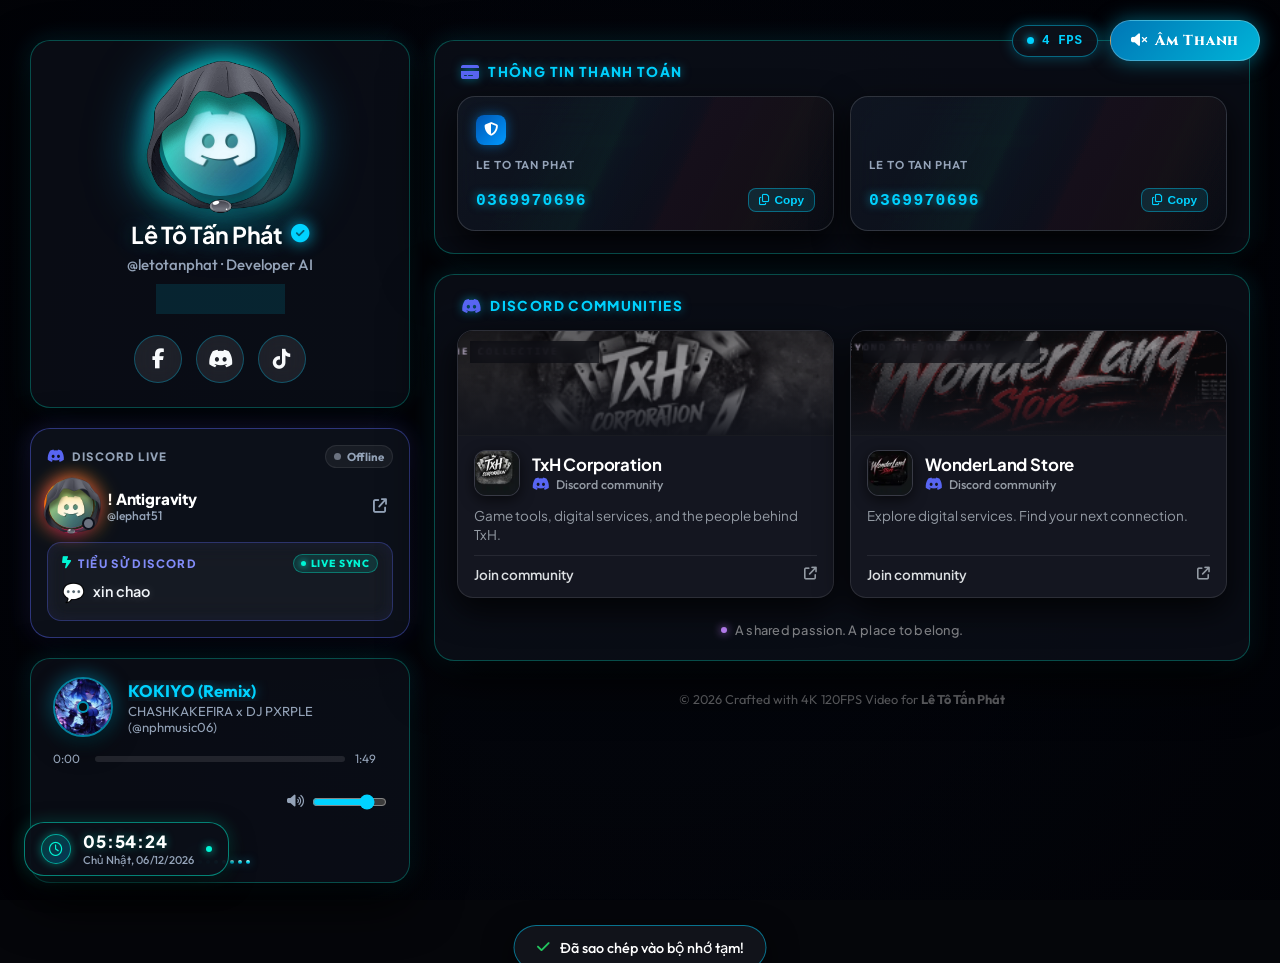
==== index.html @ 432492f6 "Khac phuc triet de va thiet ke lai Discord Communities hoan hao 100% tren moi thiet bi" ====
<!DOCTYPE html>
<html lang="vi">

<head>
  <meta charset="UTF-8">
  <meta name="viewport" content="width=device-width, initial-scale=1.0">
  <title>Lê Tô Tấn Phát - The Amazing Spider-Man 120FPS Profile</title>
  <link rel="preconnect" href="https://fonts.googleapis.com">
  <link rel="preconnect" href="https://fonts.gstatic.com" crossorigin>
  <link
    href="https://fonts.googleapis.com/css2?family=Cinzel:wght@600;700;800;900&family=Outfit:wght@300;400;500;600;700;800&family=Plus+Jakarta+Sans:wght@400;500;600;700&display=swap"
    rel="stylesheet">
  <link rel="stylesheet" href="https://cdnjs.cloudflare.com/ajax/libs/font-awesome/6.5.1/css/all.min.css">
  <link rel="stylesheet" href="style.css?v=5.0">
  <style>
    /* ========================================================
       DISCORD COMMUNITIES - ULTRA MODERN DISCORD CARDS
       ======================================================== */
    .discord-servers-section {
      display: flex !important;
      flex-direction: column !important;
      gap: 16px !important;
    }

    .community-cards-list {
      display: grid !important;
      grid-template-columns: repeat(2, 1fr) !important;
      gap: 16px !important;
      width: 100% !important;
    }

    .discord-community-card {
      display: flex !important;
      flex-direction: column !important;
      background: #14161f !important;
      background: linear-gradient(180deg, #181b26 0%, #12141c 100%) !important;
      border: 1px solid rgba(255, 255, 255, 0.1) !important;
      border-radius: 16px !important;
      overflow: hidden !important;
      text-decoration: none !important;
      color: #ffffff !important;
      position: relative !important;
      box-shadow: 0 10px 30px rgba(0, 0, 0, 0.75), 0 0 1px rgba(255, 255, 255, 0.2) inset !important;
      transition: all 0.25s cubic-bezier(0.16, 1, 0.3, 1) !important;
      transform-style: preserve-3d !important;
      cursor: pointer !important;
    }

    .discord-community-card:hover {
      border-color: rgba(88, 101, 242, 0.7) !important;
      box-shadow: 0 18px 45px rgba(0, 0, 0, 0.9), 0 0 25px rgba(88, 101, 242, 0.4) !important;
      transform: translateY(-4px) scale(1.015) !important;
    }

    .community-banner {
      position: relative !important;
      width: 100% !important;
      height: 105px !important;
      overflow: hidden !important;
      background: #0d0f15 !important;
      border-bottom: 1px solid rgba(255, 255, 255, 0.05) !important;
    }

    .community-banner::after {
      content: '' !important;
      position: absolute !important;
      inset: 0 !important;
      background: linear-gradient(to bottom, rgba(0, 0, 0, 0.15) 0%, transparent 40%, rgba(18, 20, 28, 0.95) 100%) !important;
      pointer-events: none !important;
    }

    .community-banner-img {
      width: 100% !important;
      height: 100% !important;
      object-fit: cover !important;
      object-position: center !important;
      display: block !important;
      transition: transform 0.45s cubic-bezier(0.16, 1, 0.3, 1) !important;
    }

    .discord-community-card:hover .community-banner-img {
      transform: scale(1.08) !important;
    }

    .community-badge-tag {
      position: absolute !important;
      top: 10px !important;
      left: 12px !important;
      z-index: 2 !important;
      font-family: 'Cinzel', 'Plus Jakarta Sans', monospace, sans-serif !important;
      font-size: 0.62rem !important;
      font-weight: 800 !important;
      letter-spacing: 0.14em !important;
      text-transform: uppercase !important;
      color: rgba(255, 255, 255, 0.88) !important;
      background: rgba(8, 10, 16, 0.65) !important;
      backdrop-filter: blur(8px) !important;
      -webkit-backdrop-filter: blur(8px) !important;
      padding: 3px 8px !important;
      border-radius: 6px !important;
      border: 1px solid rgba(255, 255, 255, 0.12) !important;
      text-shadow: 0 1px 4px rgba(0, 0, 0, 0.9) !important;
    }

    .community-body {
      padding: 14px 16px 14px !important;
      display: flex !important;
      flex-direction: column !important;
      gap: 10px !important;
      flex: 1 !important;
      text-decoration: none !important;
    }

    .community-profile {
      display: flex !important;
      align-items: center !important;
      gap: 12px !important;
    }

    .community-avatar-box {
      width: 46px !important;
      height: 46px !important;
      min-width: 46px !important;
      border-radius: 12px !important;
      overflow: hidden !important;
      background: #151824 !important;
      border: 1.5px solid rgba(255, 255, 255, 0.15) !important;
      box-shadow: 0 4px 14px rgba(0, 0, 0, 0.6) !important;
    }

    .community-avatar-img {
      width: 100% !important;
      height: 100% !important;
      object-fit: cover !important;
      display: block !important;
    }

    .community-info {
      display: flex !important;
      flex-direction: column !important;
      gap: 2px !important;
      min-width: 0 !important;
    }

    .community-title {
      font-family: 'Plus Jakarta Sans', sans-serif !important;
      font-size: 1.05rem !important;
      font-weight: 700 !important;
      color: #ffffff !important;
      margin: 0 !important;
      line-height: 1.25 !important;
      letter-spacing: -0.01em !important;
      text-decoration: none !important;
    }

    .community-sub {
      display: flex !important;
      align-items: center !important;
      gap: 6px !important;
      font-size: 0.78rem !important;
      color: #949ba4 !important;
      font-weight: 500 !important;
      text-decoration: none !important;
    }

    .community-sub i {
      color: #5865f2 !important;
      font-size: 0.88rem !important;
    }

    .community-description {
      font-family: 'Plus Jakarta Sans', sans-serif !important;
      font-size: 0.84rem !important;
      color: #949ba4 !important;
      line-height: 1.45 !important;
      margin: 0 !important;
      text-decoration: none !important;
    }

    .community-action-row {
      display: flex !important;
      align-items: center !important;
      justify-content: space-between !important;
      border-top: 1px solid rgba(255, 255, 255, 0.08) !important;
      padding-top: 10px !important;
      margin-top: auto !important;
      text-decoration: none !important;
    }

    .community-action-label {
      font-family: 'Plus Jakarta Sans', sans-serif !important;
      font-size: 0.84rem !important;
      font-weight: 600 !important;
      color: #dbdee1 !important;
      transition: color 0.2s ease !important;
      text-decoration: none !important;
    }

    .community-arrow {
      font-size: 0.8rem !important;
      color: #949ba4 !important;
      transition: transform 0.2s ease, color 0.2s ease !important;
    }

    .discord-community-card:hover .community-action-label {
      color: #ffffff !important;
    }

    .discord-community-card:hover .community-arrow {
      color: #00d2ff !important;
      transform: translate(2px, -2px) !important;
    }

    .community-quote-footer {
      display: flex !important;
      align-items: center !important;
      justify-content: center !important;
      gap: 8px !important;
      padding-top: 8px !important;
    }

    .community-quote-bullet {
      width: 6px !important;
      height: 6px !important;
      border-radius: 50% !important;
      background: #c084fc !important;
      box-shadow: 0 0 8px #c084fc !important;
    }

    .community-quote-text {
      font-family: 'Plus Jakarta Sans', monospace, sans-serif !important;
      font-size: 0.8rem !important;
      font-weight: 500 !important;
      color: rgba(255, 255, 255, 0.5) !important;
      letter-spacing: 0.02em !important;
    }

    @media (max-width: 768px) {
      .community-cards-list {
        grid-template-columns: 1fr !important;
        gap: 14px !important;
      }
    }
  </style>
</head>

<body id="body-root">
  <!-- 4K 120FPS The Amazing Spider-Man Video Background (Dọc 9:16) -->
  <div class="video-background-wrapper">
    <!-- Ambient background mờ phủ toàn màn hình -->
    <video class="dragon-video-ambient" autoplay loop muted playsinline>
      <source src="dragon-bg.mp4" type="video/mp4">
    </video>
    <!-- Khung Video Dọc chuẩn 9:16 sắc nét ở giữa -->
    <div class="vertical-video-frame">
      <video class="dragon-video-bg" id="dragon-video" autoplay loop muted playsinline>
        <source src="dragon-bg.mp4" type="video/mp4">
      </video>
      <div class="vertical-frame-border"></div>
    </div>
    <div class="video-overlay"></div>
    <div class="vignette-overlay"></div>
  </div>

  <!-- Ultra 4K 120FPS 3D Cyber Particles & Floating Depth Field -->
  <canvas id="canvas-3d-particles" class="canvas-3d-particles"></canvas>

  <!-- Audio Element for TikTok Soundtrack (KOKIYO Remix) -->
  <audio id="real-audio" src="song-kokiyo.mp3" preload="auto" loop playsinline></audio>

  <!-- Quick Action Controls -->
  <div class="quick-controls">
    <div class="fps-badge" id="fps-badge" title="Tần số khung hình">
      <span class="fps-dot"></span>
      <span id="fps-text">120 FPS</span>
    </div>
    <button id="toggle-video-sound" class="dragon-action-btn" title="Bật / Tắt Tiếng Video">
      <i class="fa-solid fa-volume-high" id="sound-btn-icon"></i>
      <span id="sound-btn-text">Âm Thanh</span>
    </button>
  </div>

    <!-- Main Profile Card Container (Widescreen Horizontal Layout) -->
  <main class="container" id="main-container">
    <div class="widescreen-layout">
      <!-- Cột Trái (Sidebar): Thông Tin Cá Nhân & Trình Phát Nhạc -->
      <aside class="widescreen-sidebar">
        <!-- Thông Tin Cá Nhân -->
        <section class="glass-card profile-info-card" data-tilt="3d">
          <div class="card-3d-glare"></div>
          <header class="profile-header">
            <div class="avatar-wrapper">
              <div class="avatar-glow"></div>
              <div class="avatar-crop-box">
                <img src="avatar.png" alt="Avatar" class="avatar-img" id="avatar">
              </div>
              <img src="decoration-hood.png" alt="Discord Avatar Decoration" class="main-avatar-decoration" id="main-avatar-decoration">
              <span class="status-indicator online" title="Online"></span>
            </div>

            <div class="profile-details">
              <div class="name-row">
                <h1 class="user-name">Lê Tô Tấn Phát</h1>
                <span class="verified-badge" title="Đã xác minh">
                  <i class="fa-solid fa-circle-check"></i>
                </span>
              </div>
              <p class="user-handle">@letotanphat · Developer AI</p>
              <button class="bio-toggle-btn" id="open-bio-btn">
                <i class="fa-solid fa-scroll fa-2xs"></i> Xem tiểu sử
              </button>
            </div>

            <!-- Social Links (Facebook, Discord, TikTok) -->
            <nav class="social-links" aria-label="Mạng xã hội">
              <a href="https://www.facebook.com/tophat29052009?locale=vi_VN" target="_blank" rel="noopener"
                class="social-icon fb" title="Facebook">
                <i class="fa-brands fa-facebook-f"></i>
              </a>
              <a href="https://discord.com/users/1513183925793722505" target="_blank" rel="noopener"
                class="social-icon discord" title="Discord">
                <i class="fa-brands fa-discord"></i>
              </a>
              <a href="https://www.tiktok.com/@lephat209" target="_blank" rel="noopener" class="social-icon tiktok"
                title="TikTok">
                <i class="fa-brands fa-tiktok"></i>
              </a>
            </nav>
          </header>
        </section>

        <!-- Live Discord Lanyard Profile Card (Đồng bộ thời gian thực) -->
        <aside class="glass-card discord-lanyard-widget" id="discord-lanyard-widget" aria-label="Discord Live Profile" data-tilt="3d">
          <div class="card-3d-glare"></div>
          <div class="lanyard-top-bar">
            <div class="lanyard-brand">
              <i class="fa-brands fa-discord"></i>
              <span>DISCORD LIVE</span>
            </div>
            <div class="lanyard-status-pill" id="discord-status-pill">
              <span class="lanyard-status-dot offline" id="discord-status-dot"></span>
              <span class="lanyard-status-name" id="discord-status-name">Offline</span>
            </div>
          </div>

          <div class="lanyard-user-row">
            <div class="lanyard-avatar-container">
              <div class="lanyard-avatar-ring"></div>
              <img src="avatar.png" alt="Discord Avatar" class="lanyard-avatar-img" id="discord-avatar-img">
              <img src="decoration-hood.png" alt="Grim Reaper Hood Decoration" class="lanyard-avatar-decoration" id="discord-avatar-decoration">
              <span class="lanyard-status-badge offline" id="discord-status-badge"></span>
            </div>
            <div class="lanyard-user-info">
              <div class="lanyard-name-row">
                <span class="lanyard-display-name" id="discord-display-name">! Antigravity</span>
              </div>
              <span class="lanyard-username" id="discord-username">@lephat51</span>
            </div>
            <a href="https://discord.com/users/1513183925793722505" target="_blank" rel="noopener" class="lanyard-external-btn" title="Mở Discord cá nhân">
              <i class="fa-solid fa-arrow-up-right-from-square"></i>
            </a>
          </div>

          <!-- Live Discord Bio / Status (Tu dong cap nhat thoi gian thuc tu Discord) -->
          <div class="lanyard-live-bio-box" id="lanyard-live-bio-box">
            <div class="live-bio-header">
              <div class="live-bio-title">
                <i class="fa-solid fa-bolt-lightning"></i>
                <span>TIỂU SỬ DISCORD</span>
              </div>
              <span class="live-sync-indicator" title="Tự động đồng bộ thời gian thực">
                <span class="sync-dot"></span>
                <span>LIVE SYNC</span>
              </span>
            </div>
            <div class="live-bio-content" id="discord-live-bio-content">
              <span class="live-bio-emoji" id="discord-bio-emoji">💬</span>
              <p class="live-bio-text" id="discord-bio-text">xin chao</p>
            </div>
          </div>
        </aside>

        <!-- Music Player Card -->
        <section class="glass-card music-player" id="music-player" data-tilt="3d">
          <div class="card-3d-glare"></div>
          <div class="song-info-group">
            <div class="cover-art-wrapper">
              <img src="song-kokiyo-cover.jpg" alt="Cover" class="cover-art" id="track-cover">
              <div class="disc-hole"></div>
            </div>
            <div class="song-text">
              <h2 class="song-title" id="track-title">KOKIYO (Remix)</h2>
              <p class="song-artist" id="track-artist">CHASHKAKEFIRA x DJ PXRPLE (@nphmusic06)</p>
            </div>
          </div>

          <!-- Audio Progress -->
          <div class="player-progress-area">
            <span class="time" id="current-time">0:00</span>
            <div class="progress-bar-container" id="progress-container">
              <div class="progress-bar" id="progress-bar">
                <span class="progress-thumb"></span>
              </div>
            </div>
            <span class="time" id="duration-time">1:49</span>
          </div>

          <!-- Controls & Volume -->
          <div class="player-controls">
            <button class="ctrl-btn" id="prev-btn" title="Bài trước">
              <i class="fa-solid fa-backward-step"></i>
            </button>
            <button class="ctrl-btn play-btn" id="play-btn" title="Phát / Dừng Nhạc">
              <i class="fa-solid fa-play" id="play-icon"></i>
            </button>
            <button class="ctrl-btn" id="next-btn" title="Bài tiếp">
              <i class="fa-solid fa-forward-step"></i>
            </button>

            <div class="volume-container">
              <i class="fa-solid fa-volume-high" id="volume-icon"></i>
              <input type="range" id="volume-slider" min="0" max="1" step="0.05" value="0.8">
            </div>
          </div>

          <!-- Visualizer Bars -->
          <div class="visualizer" id="visualizer">
            <span class="bar"></span>
            <span class="bar"></span>
            <span class="bar"></span>
            <span class="bar"></span>
            <span class="bar"></span>
            <span class="bar"></span>
            <span class="bar"></span>
            <span class="bar"></span>
          </div>
        </section>
      </aside>

      <!-- Cột Phải (Main Content): Banking & Discord Communities -->
      <section class="widescreen-main">
        <!-- Payment & Banking Cards -->
        <div class="glass-card section-wrapper-card banking-section-card" data-tilt="3d">
          <div class="card-3d-glare"></div>
          <div class="section-title-row">
            <i class="fa-solid fa-credit-card"></i>
            <span>THÔNG TIN THANH TOÁN</span>
          </div>
          <div class="banking-grid">
            <!-- MB Bank -->
            <div class="glass-card bank-card mb-bank" data-tilt="3d" data-tilt-max="14">
              <div class="card-3d-glare"></div>
              <div class="bank-card-shine"></div>
              <div class="bank-top">
                <div class="bank-icon-badge mb-badge">
                  <i class="fa-solid fa-shield-halved"></i>
                </div>
                <span class="bank-name">MB BANK</span>
                <div class="bank-chip">
                  <span></span><span></span><span></span>
                </div>
              </div>
              <div class="bank-holder">LE TO TAN PHAT</div>
              <div class="bank-number-row">
                <span class="account-number" data-copy="0369970696">0369970696</span>
                <button class="copy-btn" data-copy="0369970696">
                  <i class="fa-regular fa-copy"></i>
                  <span>Copy</span>
                </button>
              </div>
            </div>

            <!-- Momo -->
            <div class="glass-card bank-card momo" data-tilt="3d" data-tilt-max="14">
              <div class="card-3d-glare"></div>
              <div class="bank-card-shine"></div>
              <div class="bank-top">
                <div class="bank-icon-badge momo-badge">
                  <i class="fa-solid fa-fire"></i>
                </div>
                <span class="bank-name">VÍ MOMO</span>
                <div class="bank-chip">
                  <span></span><span></span><span></span>
                </div>
              </div>
              <div class="bank-holder">LE TO TAN PHAT</div>
              <div class="bank-number-row">
                <span class="account-number" data-copy="0369970696">0369970696</span>
                <button class="copy-btn" data-copy="0369970696">
                  <i class="fa-regular fa-copy"></i>
                  <span>Copy</span>
                </button>
              </div>
            </div>
          </div>
        </div>

        <!-- Discord Communities Section (3 server hàng ngang sắc nét) -->
        <section class="glass-card section-wrapper-card discord-servers-section" id="discord-servers-section">
          <div class="card-3d-glare"></div>
          <div class="section-title-row">
            <i class="fa-brands fa-discord"></i>
            <span>DISCORD COMMUNITIES</span>
          </div>

          <div class="community-cards-list" style="display:grid; grid-template-columns:repeat(auto-fit, minmax(280px, 1fr)); gap:16px; width:100%;">
            <!-- Server 1: TxH Corporation -->
            <a href="https://discord.gg/" target="_blank" rel="noopener" class="discord-community-card" data-tilt="3d" data-tilt-max="10" style="text-decoration:none !important; color:#ffffff !important; display:flex !important; flex-direction:column !important; background:#141620 !important; border:1px solid rgba(255,255,255,0.1) !important; border-radius:16px !important; overflow:hidden !important; box-shadow:0 12px 32px rgba(0,0,0,0.8) !important;">
              <div class="card-3d-glare"></div>
              <div class="community-banner" style="position:relative; width:100%; height:110px; overflow:hidden; background:#0d0f15;">
                <span class="community-badge-tag" style="position:absolute; top:10px; left:12px; z-index:2; font-family:'Cinzel', sans-serif; font-size:0.62rem; font-weight:800; letter-spacing:0.14em; text-transform:uppercase; color:#fff; background:rgba(8,10,16,0.7); backdrop-filter:blur(8px); padding:3px 8px; border-radius:6px; border:1px solid rgba(255,255,255,0.15);">THE COLLECTIVE</span>
                <img src="banner-txh.png" alt="TxH Corporation Banner" class="community-banner-img" style="width:100%; height:100%; object-fit:cover; display:block;">
              </div>
              <div class="community-body" style="padding:14px 16px 14px; display:flex; flex-direction:column; gap:10px; flex:1; text-decoration:none;">
                <div class="community-profile" style="display:flex; align-items:center; gap:12px;">
                  <div class="community-avatar-box" style="width:46px; height:46px; min-width:46px; border-radius:12px; overflow:hidden; border:1.5px solid rgba(255,255,255,0.15); background:#151824;">
                    <img src="icon-txh-sharp.png" alt="TxH Corporation" class="community-avatar-img" style="width:100%; height:100%; object-fit:cover; display:block;">
                  </div>
                  <div class="community-info" style="display:flex; flex-direction:column; gap:2px; min-width:0;">
                    <h3 class="community-title" style="margin:0; font-size:1.05rem; font-weight:700; color:#ffffff; text-decoration:none; line-height:1.25;">TxH Corporation</h3>
                    <div class="community-sub" style="display:flex; align-items:center; gap:6px; font-size:0.78rem; color:#949ba4; text-decoration:none;">
                      <i class="fa-brands fa-discord" style="color:#5865f2; font-size:0.88rem;"></i>
                      <span>Discord community</span>
                    </div>
                  </div>
                </div>
                <p class="community-description" style="margin:0; font-size:0.84rem; color:#949ba4; line-height:1.45; text-decoration:none;">Game tools, digital services, and the people behind TxH.</p>
                <div class="community-action-row" style="display:flex; align-items:center; justify-content:space-between; border-top:1px solid rgba(255,255,255,0.08); padding-top:10px; margin-top:auto; text-decoration:none;">
                  <span class="community-action-label" style="font-size:0.84rem; font-weight:600; color:#dbdee1; text-decoration:none;">Join community</span>
                  <i class="fa-solid fa-arrow-up-right-from-square community-arrow" style="font-size:0.8rem; color:#949ba4;"></i>
                </div>
              </div>
            </a>

            <!-- Server 2: WonderLand Store -->
            <a href="https://discord.gg/RcCabQNnr" target="_blank" rel="noopener" class="discord-community-card" data-tilt="3d" data-tilt-max="10" style="text-decoration:none !important; color:#ffffff !important; display:flex !important; flex-direction:column !important; background:#141620 !important; border:1px solid rgba(255,255,255,0.1) !important; border-radius:16px !important; overflow:hidden !important; box-shadow:0 12px 32px rgba(0,0,0,0.8) !important;">
              <div class="card-3d-glare"></div>
              <div class="community-banner" style="position:relative; width:100%; height:110px; overflow:hidden; background:#0d0f15;">
                <span class="community-badge-tag" style="position:absolute; top:10px; left:12px; z-index:2; font-family:'Cinzel', sans-serif; font-size:0.62rem; font-weight:800; letter-spacing:0.14em; text-transform:uppercase; color:#fff; background:rgba(8,10,16,0.7); backdrop-filter:blur(8px); padding:3px 8px; border-radius:6px; border:1px solid rgba(255,255,255,0.15);">BEYOND THE ORDINARY</span>
                <img src="banner-wonderland.png" alt="WonderLand Store Banner" class="community-banner-img" style="width:100%; height:100%; object-fit:cover; display:block;">
              </div>
              <div class="community-body" style="padding:14px 16px 14px; display:flex; flex-direction:column; gap:10px; flex:1; text-decoration:none;">
                <div class="community-profile" style="display:flex; align-items:center; gap:12px;">
                  <div class="community-avatar-box" style="width:46px; height:46px; min-width:46px; border-radius:12px; overflow:hidden; border:1.5px solid rgba(255,255,255,0.15); background:#151824;">
                    <img src="icon-wonderland-sharp.png" alt="WonderLand Store" class="community-avatar-img" style="width:100%; height:100%; object-fit:cover; display:block;">
                  </div>
                  <div class="community-info" style="display:flex; flex-direction:column; gap:2px; min-width:0;">
                    <h3 class="community-title" style="margin:0; font-size:1.05rem; font-weight:700; color:#ffffff; text-decoration:none; line-height:1.25;">WonderLand Store</h3>
                    <div class="community-sub" style="display:flex; align-items:center; gap:6px; font-size:0.78rem; color:#949ba4; text-decoration:none;">
                      <i class="fa-brands fa-discord" style="color:#5865f2; font-size:0.88rem;"></i>
                      <span>Discord community</span>
                    </div>
                  </div>
                </div>
                <p class="community-description" style="margin:0; font-size:0.84rem; color:#949ba4; line-height:1.45; text-decoration:none;">Explore digital services. Find your next connection.</p>
                <div class="community-action-row" style="display:flex; align-items:center; justify-content:space-between; border-top:1px solid rgba(255,255,255,0.08); padding-top:10px; margin-top:auto; text-decoration:none;">
                  <span class="community-action-label" style="font-size:0.84rem; font-weight:600; color:#dbdee1; text-decoration:none;">Join community</span>
                  <i class="fa-solid fa-arrow-up-right-from-square community-arrow" style="font-size:0.8rem; color:#949ba4;"></i>
                </div>
              </div>
            </a>
          </div>

          <!-- Trích dẫn triết lý cộng đồng như trong ảnh -->
          <div class="community-quote-footer" style="display:flex; align-items:center; justify-content:center; gap:8px; padding-top:10px;">
            <span class="community-quote-bullet" style="width:6px; height:6px; border-radius:50%; background:#c084fc; box-shadow:0 0 8px #c084fc;"></span>
            <span class="community-quote-text" style="font-family:'Plus Jakarta Sans', monospace, sans-serif; font-size:0.8rem; font-weight:500; color:rgba(255,255,255,0.55); letter-spacing:0.02em;">A shared passion. A place to belong.</span>
          </div>
        </section>

        <!-- Footer Copyright -->
        <footer class="footer">
          <p>© 2026 Crafted with 4K 120FPS Video for <b>Lê Tô Tấn Phát</b></p>
        </footer>
      </section>
    </div>
  </main>

  <!-- Modal Bio -->
  <div class="modal-backdrop" id="bio-modal">
    <div class="modal-card">
      <button class="close-modal-btn" id="close-bio-btn">&times;</button>
      <div class="modal-body" id="modal-bio-content">
        <p class="bio-statement">Soi gì vậy mấy con dog</p>
      </div>
    </div>
  </div>

  <!-- Toast Notification -->
  <div class="toast" id="toast">
    <i class="fa-solid fa-check"></i>
    <span>Đã sao chép vào bộ nhớ tạm!</span>
  </div>

  <!-- Live Real-Time Clock Badge (Góc dưới bên trái) -->
  <div class="live-clock-badge" id="live-clock-badge" title="Thời gian thực">
    <div class="clock-icon">
      <i class="fa-regular fa-clock"></i>
    </div>
    <div class="clock-info">
      <span class="clock-time" id="clock-time">00:00:00</span>
      <span class="clock-date" id="clock-date">Đang cập nhật...</span>
    </div>
    <span class="clock-dot"></span>
  </div>

  <script src="script.js?v=3.0"></script>
</body>

</html>
---- style.css ----
:root {
  --bg-dark: #05060a;
  --card-bg: rgba(12, 16, 26, 0.76);
  --card-border: rgba(0, 245, 212, 0.28);
  --card-border-hover: rgba(0, 210, 255, 0.85);
  --fire-orange: #ff7700;
  --fire-gold: #ffbe0b;
  --accent-cyan: #00d2ff;
  --accent-mint: #00f5d4;
  --text-main: #f8fafc;
  --text-muted: #94a3b8;
  --glass-shadow: 0 20px 50px rgba(0, 0, 0, 0.9), 0 0 25px rgba(0, 210, 255, 0.15);
}

* {
  margin: 0;
  padding: 0;
  box-sizing: border-box;
  -webkit-font-smoothing: antialiased;
  -moz-osx-font-smoothing: grayscale;
}

/* Zero-delay instant tap and active feedback */
a, button, .join-btn, .social-icon, .copy-btn, .bio-toggle-btn, .ctrl-btn, .server-card, .dragon-action-btn {
  touch-action: manipulation;
  -webkit-tap-highlight-color: transparent;
  user-select: none;
}

.social-icon:active,
.join-btn:active,
.copy-btn:active,
.bio-toggle-btn:active,
.server-card:active,
.dragon-action-btn:active,
.ctrl-btn:active {
  transform: scale(0.93) !important;
  transition: transform 0.05s ease-out !important;
}

html {
  overflow-x: hidden;
  scroll-behavior: smooth;
  width: 100%;
}

body {
  font-family: 'Outfit', 'Plus Jakarta Sans', sans-serif;
  background-color: var(--bg-dark);
  color: var(--text-main);
  min-height: 100vh;
  min-height: 100dvh;
  display: flex;
  justify-content: center;
  align-items: flex-start;
  overflow-x: hidden;
  position: relative;
  padding: 40px 20px 80px;
  text-rendering: optimizeLegibility;
}

img, video {
  image-rendering: -webkit-optimize-contrast;
}

/* ========================================================
   ULTRA 4K 120FPS 3D CYBER PARTICLES CANVAS
   ======================================================== */
.canvas-3d-particles {
  position: fixed;
  top: 0;
  left: 0;
  width: 100vw;
  height: 100vh;
  z-index: 4;
  pointer-events: none;
  opacity: 0.9;
}

/* ========================================================
   4K 120FPS WIDESCREEN CINEMATIC VIDEO BACKGROUND
   ======================================================== */
.video-background-wrapper {
  position: fixed;
  top: 0;
  left: 0;
  width: 100vw;
  height: 100vh;
  overflow: hidden;
  z-index: 1;
  pointer-events: none;
  background: #020408;
}

/* Ambient video layer for peripheral saturation */
.dragon-video-ambient {
  position: absolute;
  top: 0;
  left: 0;
  width: 100%;
  height: 100%;
  object-fit: cover;
  filter: blur(40px) brightness(0.28) saturate(1.2);
  transform: scale(1.08);
  z-index: 1;
}

/* Full widescreen video covering the entire screen horizontally */
.vertical-video-frame {
  position: absolute;
  inset: 0;
  width: 100%;
  height: 100%;
  z-index: 2;
  aspect-ratio: auto;
  max-width: 100vw;
  box-shadow: none;
}

.dragon-video-bg {
  width: 100%;
  height: 100%;
  object-fit: cover;
  object-position: center 30%;
  filter: brightness(0.85) contrast(1.08);
}

.vertical-frame-border {
  display: none;
}

.video-overlay {
  position: absolute;
  inset: 0;
  background: radial-gradient(circle at 50% 30%, rgba(3, 5, 12, 0.45) 0%, rgba(3, 5, 12, 0.82) 100%);
  z-index: 3;
}

.vignette-overlay {
  position: absolute;
  inset: 0;
  background: radial-gradient(circle at 50% 50%, transparent 40%, rgba(1, 2, 6, 0.9) 100%);
  z-index: 3;
}

/* Quick Controls on top right */
.quick-controls {
  position: fixed;
  top: 20px;
  right: 20px;
  z-index: 30;
  display: flex;
  align-items: center;
  gap: 12px;
}

.fps-badge {
  background: rgba(14, 18, 28, 0.85);
  border: 1px solid rgba(0, 210, 255, 0.45);
  color: #00d2ff;
  font-size: 0.78rem;
  font-weight: 700;
  font-family: monospace;
  padding: 8px 14px;
  border-radius: 20px;
  backdrop-filter: blur(12px);
  display: flex;
  align-items: center;
  gap: 8px;
  box-shadow: 0 0 14px rgba(0, 210, 255, 0.3);
  letter-spacing: 0.05em;
  user-select: none;
}

.fps-dot {
  width: 7px;
  height: 7px;
  border-radius: 50%;
  background-color: #00d2ff;
  box-shadow: 0 0 8px #00d2ff;
  animation: pulseFpsDot 1.2s infinite alternate;
}

@keyframes pulseFpsDot {
  0% { transform: scale(0.85); opacity: 0.7; }
  100% { transform: scale(1.2); opacity: 1; }
}

.dragon-action-btn {
  background: linear-gradient(135deg, #0077b6, #00b4d8, #ff7700);
  background-size: 200% 200%;
  border: 1px solid rgba(255, 255, 255, 0.25);
  color: #fff;
  padding: 10px 20px;
  border-radius: 30px;
  font-family: 'Cinzel', serif;
  font-weight: 800;
  font-size: 0.9rem;
  letter-spacing: 0.05em;
  cursor: pointer;
  display: inline-flex;
  align-items: center;
  gap: 8px;
  box-shadow: 0 0 20px rgba(0, 180, 216, 0.5);
  transition: transform 0.2s ease, box-shadow 0.2s ease;
}

.dragon-action-btn:hover {
  transform: translateY(-2px) scale(1.05);
  box-shadow: 0 0 30px rgba(0, 210, 255, 0.85);
}

.dragon-action-btn:active {
  transform: scale(0.96);
}

/* Main Profile Container (Widescreen Horizontal Layout) */
.container {
  position: relative;
  z-index: 10;
  width: 100%;
  max-width: 1220px;
  margin: 0 auto;
  padding: 0;
  animation: fadeInDown 0.8s cubic-bezier(0.16, 1, 0.3, 1) forwards;
  transform-style: preserve-3d;
}

.widescreen-layout {
  display: grid;
  grid-template-columns: 380px 1fr;
  gap: 24px;
  align-items: start;
  width: 100%;
  transform-style: preserve-3d;
}

.widescreen-sidebar,
.widescreen-main {
  display: flex;
  flex-direction: column;
  gap: 20px;
  transform-style: preserve-3d;
}

.profile-info-card {
  padding: 30px 22px 24px;
  display: flex;
  flex-direction: column;
  align-items: center;
}

.section-wrapper-card {
  padding: 22px;
  display: flex;
  flex-direction: column;
  gap: 16px;
}

/* Glass Card with True 3D Depth & Holographic Sheen */
.glass-card {
  background: var(--card-bg);
  backdrop-filter: blur(24px) saturate(180%) brightness(105%);
  -webkit-backdrop-filter: blur(24px) saturate(180%) brightness(105%);
  border: 1px solid var(--card-border);
  border-radius: 20px;
  box-shadow: var(--glass-shadow);
  transition: border-color 0.25s ease, box-shadow 0.25s ease;
  position: relative;
  overflow: hidden;
  transform-style: preserve-3d;
  will-change: transform;
}

.glass-card:hover {
  border-color: var(--card-border-hover);
  box-shadow: 0 24px 60px rgba(0, 0, 0, 0.95), 0 0 35px rgba(0, 210, 255, 0.45);
}

/* 3D Specular Light Glare Layer (Tracks Cursor In Real-Time) */
.card-3d-glare {
  position: absolute;
  inset: 0;
  border-radius: inherit;
  pointer-events: none !important;
  z-index: 1;
  opacity: 0;
  background: radial-gradient(circle at 50% 50%, rgba(255, 255, 255, 0.35) 0%, rgba(0, 245, 212, 0.15) 30%, transparent 65%);
  mix-blend-mode: overlay;
  transition: opacity 0.3s cubic-bezier(0.16, 1, 0.3, 1);
}

/* Profile Header */
.profile-header {
  position: relative;
  z-index: 10;
  display: flex;
  flex-direction: column;
  align-items: center;
  text-align: center;
  gap: 15px;
}

/* Avatar Frame with Dynamic Multi-layered Surrounding Aura */
.avatar-wrapper {
  position: relative;
  width: 134px;
  height: 134px;
  display: flex;
  justify-content: center;
  align-items: center;
  cursor: pointer;
  transition: transform 0.35s cubic-bezier(0.34, 1.56, 0.64, 1);
  transform: translateZ(48px);
  transform-style: preserve-3d;
}

.avatar-wrapper:hover {
  transform: translateZ(60px) scale(1.1);
}

/* Concentric expanding ripple shockwaves */
.avatar-pulse-wave {
  position: absolute;
  inset: -10px;
  border-radius: 50%;
  border: 2px solid rgba(0, 245, 212, 0.5);
  animation: avatarRipple 2.4s cubic-bezier(0.2, 0.8, 0.2, 1) infinite;
  pointer-events: none;
  z-index: 0;
}

@keyframes avatarRipple {
  0% {
    transform: scale(0.92);
    opacity: 0.9;
    border-color: rgba(0, 245, 212, 0.8);
    box-shadow: 0 0 12px rgba(0, 245, 212, 0.6);
  }
  50% {
    border-color: rgba(0, 187, 249, 0.6);
    box-shadow: 0 0 22px rgba(0, 187, 249, 0.5);
  }
  100% {
    transform: scale(1.4);
    opacity: 0;
    border-color: rgba(0, 245, 212, 0);
    box-shadow: 0 0 32px rgba(0, 245, 212, 0);
  }
}

/* 3D Orbital Gyroscope Sci-Fi Rings */
.avatar-gyro-ring {
  position: absolute;
  inset: -14px;
  border-radius: 50%;
  border: 1.5px dashed rgba(0, 245, 212, 0.85);
  box-shadow: 0 0 14px rgba(0, 245, 212, 0.7);
  pointer-events: none;
  animation: gyroSpin1 7s linear infinite;
  transform-style: preserve-3d;
  z-index: 0;
}

.avatar-gyro-ring-2 {
  position: absolute;
  inset: -22px;
  border-radius: 50%;
  border: 1.2px dotted rgba(255, 119, 0, 0.75);
  box-shadow: 0 0 12px rgba(255, 119, 0, 0.55);
  pointer-events: none;
  animation: gyroSpin2 10s linear infinite;
  transform-style: preserve-3d;
  z-index: 0;
}

@keyframes gyroSpin1 {
  0% { transform: rotateX(65deg) rotateY(20deg) rotateZ(0deg); }
  100% { transform: rotateX(65deg) rotateY(20deg) rotateZ(360deg); }
}

@keyframes gyroSpin2 {
  0% { transform: rotateX(-55deg) rotateY(45deg) rotateZ(360deg); }
  100% { transform: rotateX(-55deg) rotateY(45deg) rotateZ(0deg); }
}

/* Rotating Mint & Teal-Cyan Neon Aura Ring */
.avatar-magma-ring {
  position: absolute;
  inset: -5px;
  border-radius: 50%;
  background: conic-gradient(from 0deg, #00f5d4, #00bbf9, #0077b6, #38ef7d, #00f5d4);
  animation: rotateFireRing 3.5s linear infinite;
  filter: drop-shadow(0 0 16px rgba(0, 245, 212, 0.85)) drop-shadow(0 0 10px rgba(0, 187, 249, 0.7));
  z-index: 0;
}

/* Deep Pulsing Breathing Glow */
.avatar-glow {
  position: absolute;
  inset: -16px;
  border-radius: 50%;
  background: radial-gradient(circle, rgba(0, 245, 212, 0.35) 0%, rgba(88, 101, 242, 0.25) 50%, transparent 75%);
  animation: pulseDragonFlame 2.5s ease-in-out infinite alternate;
  filter: blur(6px);
  z-index: 0;
  pointer-events: none;
}

.avatar-crop-box {
  position: relative;
  z-index: 1;
  width: 122px;
  height: 122px;
  border-radius: 50%;
  overflow: hidden;
  border: 3.5px solid #0f1320;
  box-shadow: 0 10px 30px rgba(0, 0, 0, 0.9), 0 0 18px rgba(0, 245, 212, 0.3);
  background-color: #0f1320;
  display: flex;
  align-items: center;
  justify-content: center;
  transform: translateZ(15px);
}

.avatar-img {
  width: 100%;
  height: 100%;
  object-fit: cover;
  object-position: center;
  display: block;
}

.main-avatar-decoration {
  position: absolute;
  inset: -14px;
  width: calc(100% + 28px);
  height: calc(100% + 28px);
  pointer-events: none;
  z-index: 4;
  filter: drop-shadow(0 0 14px rgba(0, 245, 212, 0.85)) drop-shadow(0 0 25px rgba(0, 187, 249, 0.6));
  transform: translateZ(28px);
}

.status-indicator {
  position: absolute;
  bottom: 4px;
  right: 4px;
  width: 24px;
  height: 24px;
  border-radius: 50%;
  background: #22c55e;
  border: 4px solid #0f1320;
  z-index: 5;
  box-shadow: 0 0 12px #22c55e;
  transform: translateZ(35px);
}

/* Profile Details */
.profile-details {
  display: flex;
  flex-direction: column;
  align-items: center;
  gap: 6px;
  transform: translateZ(35px);
  transform-style: preserve-3d;
}

.name-row {
  display: flex;
  align-items: center;
  justify-content: center;
  gap: 8px;
  transform: translateZ(10px);
}

.user-name {
  font-family: 'Plus Jakarta Sans', 'Outfit', sans-serif;
  font-size: 1.45rem;
  font-weight: 700;
  letter-spacing: -0.015em;
  color: #ffffff;
  text-shadow: 0 2px 10px rgba(0, 0, 0, 0.85), 0 0 18px rgba(0, 210, 255, 0.45);
}

.verified-badge {
  color: #00d2ff;
  font-size: 1.15rem;
  filter: drop-shadow(0 0 8px rgba(0, 210, 255, 0.95));
  display: inline-flex;
  align-items: center;
}

.user-handle {
  font-size: 0.94rem;
  color: var(--text-muted);
  font-weight: 500;
}

.bio-toggle-btn {
  background: rgba(0, 210, 255, 0.12);
  border: 1px solid rgba(0, 210, 255, 0.4);
  color: #00d2ff;
  font-size: 0.85rem;
  font-weight: 700;
  padding: 6px 16px;
  border-radius: 20px;
  cursor: pointer;
  margin-top: 4px;
  transition: all 0.25s ease;
  display: inline-flex;
  align-items: center;
  gap: 6px;
  transform: translateZ(15px);
}

.bio-toggle-btn:hover {
  background: rgba(0, 210, 255, 0.25);
  border-color: #00d2ff;
  box-shadow: 0 0 20px rgba(0, 210, 255, 0.7);
  transform: translateZ(25px) translateY(-2px) scale(1.05);
}

/* Social Nav (Facebook, Discord & TikTok) */
.social-links {
  position: relative;
  z-index: 50;
  display: flex;
  gap: 14px;
  margin-top: 6px;
  pointer-events: auto;
}

.social-icon {
  position: relative;
  z-index: 60;
  width: 48px;
  height: 48px;
  border-radius: 50%;
  display: flex;
  align-items: center;
  justify-content: center;
  background: rgba(255, 255, 255, 0.08);
  border: 1px solid rgba(0, 210, 255, 0.3);
  color: var(--text-main);
  text-decoration: none;
  font-size: 1.25rem;
  cursor: pointer;
  pointer-events: auto !important;
  transition: transform 0.12s ease-out, background 0.12s ease-out, box-shadow 0.12s ease-out;
  backdrop-filter: blur(10px);
}

.social-icon:hover {
  transform: translateY(-3px) scale(1.1);
  color: #fff;
}

.social-icon.fb:hover {
  background: #1877f2;
  border-color: #1877f2;
  box-shadow: 0 0 20px rgba(24, 119, 242, 0.8);
}

.social-icon.discord:hover {
  background: #5865f2;
  border-color: #5865f2;
  box-shadow: 0 0 20px rgba(88, 101, 242, 0.8);
}

.social-icon.tiktok:hover {
  background: #ff0050;
  border-color: #ff0050;
  box-shadow: 0 0 20px rgba(255, 0, 80, 0.8);
}

/* Discord Status Card */
.lanyard-card {
  padding: 13px 20px;
  display: flex;
  align-items: center;
  gap: 12px;
  font-size: 0.9rem;
  color: #f3f4f6;
  border-left: 4px solid #00d2ff;
}

.dragon-pulse-orb {
  width: 12px;
  height: 12px;
  border-radius: 50%;
  background: radial-gradient(circle, #00f2fe, #0077b6);
  box-shadow: 0 0 10px #00d2ff;
  flex-shrink: 0;
  animation: pulseDragonOrb 1.5s infinite alternate;
}

@keyframes pulseDragonOrb {
  0% { transform: scale(0.9); box-shadow: 0 0 6px #00d2ff; }
  100% { transform: scale(1.2); box-shadow: 0 0 14px #00f2fe; }
}

/* Music Player */
.music-player {
  padding: 18px 22px;
  display: flex;
  flex-direction: column;
  gap: 14px;
  transform-style: preserve-3d;
  will-change: transform;
}

.song-info-group {
  display: flex;
  align-items: center;
  gap: 15px;
  transform: translateZ(32px);
  transform-style: preserve-3d;
}

.cover-art-wrapper {
  position: relative;
  width: 60px;
  height: 60px;
  border-radius: 50%;
  overflow: hidden;
  box-shadow: 0 10px 25px rgba(0, 0, 0, 0.7), 0 0 20px rgba(0, 210, 255, 0.5);
  border: 2px solid rgba(0, 210, 255, 0.6);
  flex-shrink: 0;
  transform: translateZ(20px);
}

.cover-art {
  width: 100%;
  height: 100%;
  object-fit: cover;
  animation: spinCover 12s linear infinite;
  animation-play-state: paused;
}

.music-player.playing .cover-art {
  animation-play-state: running;
}

.disc-hole {
  position: absolute;
  top: 50%;
  left: 50%;
  transform: translate(-50%, -50%);
  width: 12px;
  height: 12px;
  background: #090b10;
  border: 2px solid rgba(0, 210, 255, 0.7);
  border-radius: 50%;
}

.song-title {
  font-size: 1.05rem;
  font-weight: 700;
  color: #00d2ff;
  white-space: nowrap;
  overflow: hidden;
  text-overflow: ellipsis;
  text-shadow: 0 0 12px rgba(0, 210, 255, 0.5);
}

.song-artist {
  font-size: 0.82rem;
  color: var(--text-muted);
  margin-top: 2px;
}

/* Progress bar */
.player-progress-area {
  display: flex;
  align-items: center;
  gap: 10px;
  transform: translateZ(28px);
}

.time {
  font-size: 0.75rem;
  color: var(--text-muted);
  width: 32px;
}

.progress-bar-container {
  flex: 1;
  height: 6px;
  background: rgba(255, 255, 255, 0.1);
  border-radius: 6px;
  cursor: pointer;
  position: relative;
  overflow: hidden;
}

.progress-bar {
  height: 100%;
  width: 0%;
  background: linear-gradient(90deg, #0077b6, #00b4d8, #00f2fe);
  border-radius: 6px;
  position: relative;
  box-shadow: 0 0 12px rgba(0, 210, 255, 0.8);
}

/* Controls */
.player-controls {
  display: flex;
  align-items: center;
  justify-content: space-between;
  transform: translateZ(36px);
  transform-style: preserve-3d;
}

.ctrl-btn {
  background: none;
  border: none;
  color: var(--text-main);
  font-size: 1rem;
  cursor: pointer;
  transition: color 0.2s ease, transform 0.2s ease;
  padding: 6px 10px;
}

.ctrl-btn:hover {
  color: #00d2ff;
  transform: scale(1.15) translateZ(15px);
}

.play-btn {
  width: 44px;
  height: 44px;
  border-radius: 50%;
  background: linear-gradient(135deg, #0077b6, #00d2ff);
  color: #fff;
  display: flex;
  align-items: center;
  justify-content: center;
  font-size: 1.15rem;
  box-shadow: 0 0 20px rgba(0, 210, 255, 0.7);
  transition: transform 0.25s cubic-bezier(0.34, 1.56, 0.64, 1), box-shadow 0.25s ease;
}

.play-btn:hover {
  transform: scale(1.12) translateZ(20px);
  box-shadow: 0 0 30px rgba(0, 210, 255, 0.95);
}

.volume-container {
  display: flex;
  align-items: center;
  gap: 8px;
  color: var(--text-muted);
  font-size: 0.85rem;
}

.volume-container input[type="range"] {
  width: 75px;
  accent-color: #00d2ff;
  cursor: pointer;
}

/* Visualizer (Ultra 3D Glow Bars) */
.visualizer {
  display: flex;
  align-items: flex-end;
  justify-content: center;
  gap: 4px;
  height: 22px;
  margin-top: 4px;
  transform: translateZ(26px);
}

.visualizer .bar {
  width: 4px;
  height: 4px;
  background: linear-gradient(to top, #0077b6, #00f2fe, #ffffff);
  border-radius: 3px;
  box-shadow: 0 0 8px rgba(0, 210, 255, 0.6);
  transition: height 0.15s ease;
}

.music-player.playing .visualizer .bar {
  animation: bounceBar 0.75s ease-in-out infinite alternate;
}

.visualizer .bar:nth-child(1) { animation-delay: 0.1s; }
.visualizer .bar:nth-child(2) { animation-delay: 0.3s; }
.visualizer .bar:nth-child(3) { animation-delay: 0.18s; }
.visualizer .bar:nth-child(4) { animation-delay: 0.5s; }
.visualizer .bar:nth-child(5) { animation-delay: 0.12s; }
.visualizer .bar:nth-child(6) { animation-delay: 0.4s; }
.visualizer .bar:nth-child(7) { animation-delay: 0.22s; }
.visualizer .bar:nth-child(8) { animation-delay: 0.45s; }

/* Banking Grid */
.banking-grid {
  display: grid;
  grid-template-columns: repeat(2, 1fr);
  gap: 16px;
  transform-style: preserve-3d;
}

/* 3D Titanium & Metallic Bank Cards */
.bank-card {
  padding: 18px;
  display: flex;
  flex-direction: column;
  gap: 12px;
  transform-style: preserve-3d;
  will-change: transform;
  position: relative;
  overflow: hidden;
  border-radius: 18px;
  background: linear-gradient(135deg, rgba(16, 22, 34, 0.92) 0%, rgba(9, 12, 20, 0.96) 100%);
  border: 1px solid rgba(255, 255, 255, 0.14);
  box-shadow: 0 14px 35px rgba(0, 0, 0, 0.85);
  transition: transform 0.2s cubic-bezier(0.16, 1, 0.3, 1), border-color 0.25s ease, box-shadow 0.25s ease;
}

.bank-card:hover {
  box-shadow: 0 22px 50px rgba(0, 0, 0, 0.95), 0 0 30px rgba(0, 210, 255, 0.35);
  border-color: rgba(0, 245, 212, 0.6);
}

.bank-top {
  display: flex;
  align-items: center;
  gap: 10px;
  transform: translateZ(35px);
  transform-style: preserve-3d;
}

.bank-icon-badge {
  width: 30px;
  height: 30px;
  border-radius: 8px;
  display: flex;
  align-items: center;
  justify-content: center;
  font-size: 0.85rem;
  color: #fff;
  transform: translateZ(10px);
}

.mb-badge {
  background: linear-gradient(135deg, #0056b3, #0099ff);
  box-shadow: 0 0 12px rgba(0, 153, 255, 0.5);
}

.momo-badge {
  background: linear-gradient(135deg, #ff2200, #ff7700);
  box-shadow: 0 0 12px rgba(255, 80, 0, 0.6);
}

/* 3D Realistic Metallic EMV Chip */
.bank-chip {
  margin-left: auto;
  width: 32px;
  height: 22px;
  background: linear-gradient(135deg, #ffd700, #ffb703, #e67e22);
  border-radius: 5px;
  border: 1px solid rgba(255, 255, 255, 0.65);
  display: flex;
  flex-direction: column;
  justify-content: space-evenly;
  padding: 2px 4px;
  box-shadow: 0 0 12px rgba(255, 183, 3, 0.6);
  position: relative;
  overflow: hidden;
  transform: translateZ(15px);
}

.bank-chip::after {
  content: '';
  position: absolute;
  top: 0; left: -100%; width: 100%; height: 100%;
  background: linear-gradient(90deg, transparent, rgba(255, 255, 255, 0.85), transparent);
  animation: chipShimmer 3s infinite;
}

.bank-chip span {
  height: 1px;
  background: rgba(0, 0, 0, 0.35);
  width: 100%;
}

@keyframes chipShimmer {
  0%, 60% { left: -100%; }
  100% { left: 160%; }
}

/* 3D Holographic Rainbow Laser Sheen */
.bank-card-shine {
  position: absolute;
  inset: 0;
  border-radius: inherit;
  background: linear-gradient(115deg, transparent 20%, rgba(0, 245, 212, 0.12) 40%, rgba(255, 0, 128, 0.12) 60%, rgba(255, 215, 0, 0.12) 80%, transparent 100%);
  opacity: 0.35;
  pointer-events: none;
  mix-blend-mode: color-dodge;
  transition: opacity 0.3s ease;
}

.bank-card:hover .bank-card-shine {
  opacity: 0.9;
}

.bank-name {
  font-size: 0.88rem;
  font-weight: 700;
  letter-spacing: 0.04em;
  color: #fff;
}

.bank-holder {
  font-size: 0.72rem;
  color: var(--text-muted);
  text-transform: uppercase;
  letter-spacing: 0.08em;
  font-weight: 600;
  transform: translateZ(25px);
}

.bank-number-row {
  display: flex;
  align-items: center;
  justify-content: space-between;
  margin-top: 4px;
  transform: translateZ(38px);
}

.account-number {
  font-size: 1.02rem;
  font-weight: 800;
  color: #00d2ff;
  letter-spacing: 0.08em;
  font-family: monospace;
  text-shadow: 0 0 10px rgba(0, 210, 255, 0.6);
}

.copy-btn {
  background: rgba(0, 210, 255, 0.12);
  border: 1px solid rgba(0, 210, 255, 0.4);
  color: #00d2ff;
  font-size: 0.74rem;
  font-weight: 700;
  padding: 4px 10px;
  border-radius: 8px;
  cursor: pointer;
  display: inline-flex;
  align-items: center;
  gap: 5px;
  transition: all 0.2s ease;
  transform: translateZ(10px);
}

.copy-btn:hover {
  background: #00d2ff;
  color: #0b0d14;
  transform: translateZ(20px) scale(1.08);
  box-shadow: 0 0 15px rgba(0, 210, 255, 0.8);
}

/* Footer */
.footer {
  text-align: center;
  font-size: 0.8rem;
  color: rgba(255, 255, 255, 0.4);
  margin-top: 10px;
}

/* Modal */
.modal-backdrop {
  position: fixed;
  inset: 0;
  background: rgba(0, 0, 0, 0.8);
  backdrop-filter: blur(10px);
  z-index: 100;
  display: flex;
  align-items: center;
  justify-content: center;
  opacity: 0;
  pointer-events: none;
  transition: opacity 0.25s ease;
}

.modal-backdrop.open {
  opacity: 1;
  pointer-events: auto;
}

.modal-card {
  width: 90%;
  max-width: 440px;
  background: #0f121a;
  border: 1px solid rgba(0, 210, 255, 0.35);
  border-radius: 20px;
  padding: 26px;
  position: relative;
  box-shadow: 0 20px 50px rgba(0, 0, 0, 0.9), 0 0 30px rgba(0, 210, 255, 0.25);
}

.close-modal-btn {
  position: absolute;
  top: 14px;
  right: 18px;
  background: none;
  border: none;
  font-size: 1.6rem;
  color: var(--text-muted);
  cursor: pointer;
}

.close-modal-btn:hover { color: #fff; }

.modal-header {
  display: flex;
  align-items: center;
  gap: 10px;
  color: #00d2ff;
  margin-bottom: 16px;
  font-family: 'Cinzel', serif;
}

.modal-body {
  font-size: 1rem;
  line-height: 1.6;
  color: #cbd5e1;
  display: flex;
  flex-direction: column;
  align-items: center;
  justify-content: center;
  min-height: 70px;
}

.bio-statement {
  font-family: 'Plus Jakarta Sans', sans-serif;
  font-size: 1.25rem;
  font-weight: 700;
  color: #ffffff;
  text-align: center;
  padding: 12px 10px 4px;
  letter-spacing: -0.01em;
  text-shadow: 0 0 16px rgba(0, 210, 255, 0.45);
}

.tags-container {
  display: flex;
  flex-wrap: wrap;
  gap: 8px;
  margin-top: 8px;
}

.tag {
  background: rgba(0, 210, 255, 0.12);
  color: #00d2ff;
  border: 1px solid rgba(0, 210, 255, 0.3);
  padding: 4px 10px;
  border-radius: 12px;
  font-size: 0.78rem;
  font-weight: 500;
}

/* Toast */
.toast {
  position: fixed;
  bottom: 30px;
  left: 50%;
  transform: translateX(-50%) translateY(100px);
  background: rgba(18, 20, 28, 0.96);
  border: 1px solid rgba(0, 210, 255, 0.5);
  color: #fff;
  padding: 12px 22px;
  border-radius: 30px;
  box-shadow: 0 10px 30px rgba(0, 0, 0, 0.7);
  display: flex;
  align-items: center;
  gap: 10px;
  font-size: 0.9rem;
  font-weight: 500;
  z-index: 200;
  transition: transform 0.3s ease;
}

.toast.show {
  transform: translateX(-50%) translateY(0);
}

.toast i { color: #22c55e; }

/* Keyframes */
@keyframes rotateFireRing {
  0% { transform: rotate(0deg); }
  100% { transform: rotate(360deg); }
}

@keyframes pulseDragonFlame {
  0%, 100% { transform: scale(1); opacity: 0.5; }
  50% { transform: scale(1.15); opacity: 0.85; }
}

@keyframes spinCover {
  from { transform: rotate(0deg); }
  to { transform: rotate(360deg); }
}

@keyframes bounceBar {
  0% { height: 4px; }
  100% { height: 20px; }
}

@keyframes fadeInDown {
  from { opacity: 0; transform: translateY(-20px); }
  to { opacity: 1; transform: translateY(0); }
}



/* AI Welcome Voice Notification Banner */
.ai-voice-banner {
  position: fixed;
  top: 24px;
  left: 50%;
  transform: translateX(-50%) translateY(-120%);
  background: rgba(11, 15, 25, 0.94);
  border: 1px solid rgba(0, 245, 212, 0.7);
  border-radius: 40px;
  padding: 10px 22px;
  display: flex;
  align-items: center;
  gap: 14px;
  backdrop-filter: blur(16px);
  box-shadow: 0 10px 30px rgba(0, 0, 0, 0.85), 0 0 25px rgba(0, 245, 212, 0.45);
  z-index: 150;
  transition: transform 0.45s cubic-bezier(0.34, 1.56, 0.64, 1), opacity 0.4s ease;
  opacity: 0;
  pointer-events: none;
}

.ai-voice-banner.active {
  transform: translateX(-50%) translateY(0);
  opacity: 1;
  pointer-events: auto;
}

.ai-voice-icon {
  position: relative;
  width: 36px;
  height: 36px;
  border-radius: 50%;
  background: linear-gradient(135deg, #00f5d4, #0077b6);
  color: #0b0f19;
  display: flex;
  align-items: center;
  justify-content: center;
  font-size: 1rem;
  box-shadow: 0 0 14px rgba(0, 245, 212, 0.8);
  flex-shrink: 0;
}

.ai-ping {
  position: absolute;
  inset: -4px;
  border-radius: 50%;
  border: 1.5px solid #00f5d4;
  animation: pingRing 1.4s infinite;
}

@keyframes pingRing {
  0% { transform: scale(0.9); opacity: 1; }
  100% { transform: scale(1.5); opacity: 0; }
}

.ai-voice-text {
  display: flex;
  flex-direction: column;
}

.ai-voice-label {
  font-size: 0.68rem;
  font-weight: 800;
  letter-spacing: 0.12em;
  color: #00f5d4;
  text-transform: uppercase;
}

.ai-voice-speech {
  font-size: 0.88rem;
  font-weight: 600;
  color: #ffffff;
  font-family: 'Plus Jakarta Sans', sans-serif;
  letter-spacing: -0.01em;
}

.ai-voice-soundwave {
  display: flex;
  align-items: center;
  gap: 3px;
  height: 18px;
  flex-shrink: 0;
}

.ai-voice-soundwave span {
  width: 3px;
  height: 6px;
  background: #00f5d4;
  border-radius: 2px;
  animation: waveBar 0.8s ease-in-out infinite alternate;
}

.ai-voice-soundwave span:nth-child(1) { animation-delay: 0.1s; }
.ai-voice-soundwave span:nth-child(2) { animation-delay: 0.3s; }
.ai-voice-soundwave span:nth-child(3) { animation-delay: 0.2s; }
.ai-voice-soundwave span:nth-child(4) { animation-delay: 0.4s; }

@keyframes waveBar {
  0% { height: 4px; }
  100% { height: 18px; }
}

/* Animated Smooth Welcome Running Ticker Bar */
.welcome-marquee-container {
  display: flex;
  align-items: center;
  gap: 12px;
  background: rgba(10, 15, 26, 0.85);
  border: 1px solid rgba(0, 245, 212, 0.55);
  border-radius: 35px;
  padding: 8px 16px;
  backdrop-filter: blur(14px);
  -webkit-backdrop-filter: blur(14px);
  box-shadow: 0 8px 24px rgba(0, 0, 0, 0.7), inset 0 0 15px rgba(0, 245, 212, 0.12), 0 0 20px rgba(0, 245, 212, 0.25);
  overflow: hidden;
  animation: slideDownIn 0.7s cubic-bezier(0.16, 1, 0.3, 1) forwards;
  margin-bottom: 2px;
}

@keyframes slideDownIn {
  from { opacity: 0; transform: translateY(-15px); }
  to { opacity: 1; transform: translateY(0); }
}

.marquee-tag {
  display: flex;
  align-items: center;
  gap: 6px;
  background: linear-gradient(135deg, #00f5d4, #0077b6);
  color: #060911;
  font-size: 0.72rem;
  font-weight: 800;
  letter-spacing: 0.08em;
  padding: 4px 10px;
  border-radius: 20px;
  flex-shrink: 0;
  box-shadow: 0 0 10px rgba(0, 245, 212, 0.6);
}

.marquee-viewport {
  flex: 1;
  overflow: hidden;
  white-space: nowrap;
  position: relative;
  mask-image: linear-gradient(90deg, transparent 0%, black 8%, black 92%, transparent 100%);
  -webkit-mask-image: linear-gradient(90deg, transparent 0%, black 8%, black 92%, transparent 100%);
}

.marquee-track {
  display: inline-flex;
  gap: 32px;
  animation: smoothMarquee 15s linear infinite;
  will-change: transform;
}

.marquee-text {
  font-family: 'Plus Jakarta Sans', sans-serif;
  font-size: 0.88rem;
  font-weight: 700;
  letter-spacing: 0.08em;
  text-transform: uppercase;
  background: linear-gradient(90deg, #ffffff, #00f5d4, #00bbf9, #ffffff);
  background-size: 200% auto;
  -webkit-background-clip: text;
  -webkit-text-fill-color: transparent;
  animation: textShine 3s linear infinite;
  display: inline-block;
  white-space: nowrap;
}

@keyframes smoothMarquee {
  0% { transform: translateX(0); }
  100% { transform: translateX(-50%); }
}

@keyframes textShine {
  to { background-position: 200% center; }
}

/* Live Real-time Clock Badge (Fixed Bottom Corner) */
.live-clock-badge {
  position: fixed;
  bottom: 24px;
  left: 24px;
  background: rgba(11, 15, 25, 0.88);
  border: 1px solid rgba(0, 245, 212, 0.5);
  border-radius: 20px;
  padding: 8px 16px;
  display: flex;
  align-items: center;
  gap: 12px;
  backdrop-filter: blur(14px);
  -webkit-backdrop-filter: blur(14px);
  box-shadow: 0 8px 24px rgba(0, 0, 0, 0.75), 0 0 16px rgba(0, 245, 212, 0.25);
  z-index: 90;
  user-select: none;
  transition: transform 0.25s ease, box-shadow 0.25s ease, border-color 0.25s ease;
}

.live-clock-badge:hover {
  transform: translateY(-2px);
  border-color: #00f5d4;
  box-shadow: 0 12px 30px rgba(0, 0, 0, 0.85), 0 0 24px rgba(0, 245, 212, 0.5);
}

.clock-icon {
  width: 30px;
  height: 30px;
  border-radius: 50%;
  background: linear-gradient(135deg, rgba(0, 245, 212, 0.2), rgba(0, 119, 182, 0.4));
  border: 1px solid rgba(0, 245, 212, 0.6);
  display: flex;
  align-items: center;
  justify-content: center;
  color: #00f5d4;
  font-size: 0.88rem;
  box-shadow: 0 0 10px rgba(0, 245, 212, 0.4);
}

.clock-info {
  display: flex;
  flex-direction: column;
}

.clock-time {
  font-family: 'Plus Jakarta Sans', monospace, sans-serif;
  font-size: 1.05rem;
  font-weight: 800;
  color: #ffffff;
  letter-spacing: 0.05em;
  text-shadow: 0 0 10px rgba(0, 245, 212, 0.4);
}

.clock-date {
  font-size: 0.7rem;
  color: var(--text-muted);
  font-weight: 500;
  letter-spacing: 0.02em;
}

.clock-dot {
  width: 6px;
  height: 6px;
  border-radius: 50%;
  background-color: #00f5d4;
  box-shadow: 0 0 8px #00f5d4;
  animation: pulseClockDot 1s infinite alternate;
}

@keyframes pulseClockDot {
  0% { transform: scale(0.8); opacity: 0.6; }
  100% { transform: scale(1.3); opacity: 1; }
}

@media (max-width: 480px) {
  .live-clock-badge {
    bottom: 14px;
    left: 14px;
    padding: 6px 12px;
    gap: 8px;
  }
  .clock-time { font-size: 0.92rem; }
  .clock-date { font-size: 0.65rem; }
  .join-btn { padding: 5px 14px; font-size: 0.78rem; top: 10px; right: 10px; }
}

/* Discord Communities Section (Dưới phần MB Bank) */
.discord-servers-section {
  display: flex;
  flex-direction: column;
  gap: 14px;
}

.section-title-row {
  display: flex;
  align-items: center;
  gap: 8px;
  font-family: 'Plus Jakarta Sans', sans-serif;
  font-size: 0.85rem;
  font-weight: 800;
  color: #00d2ff;
  letter-spacing: 0.1em;
  text-transform: uppercase;
  text-shadow: 0 0 10px rgba(0, 210, 255, 0.5);
  padding-left: 4px;
}

.section-title-row i {
  color: #5865f2;
  font-size: 1rem;
}

/* Modern Discord Community Cards (Matching User Aesthetic) */
.community-cards-list {
  display: grid;
  grid-template-columns: repeat(2, 1fr);
  gap: 16px;
}

.discord-community-card {
  display: flex;
  flex-direction: column;
  background: rgba(18, 19, 26, 0.96);
  border: 1px solid rgba(255, 255, 255, 0.08);
  border-radius: 16px;
  overflow: hidden;
  text-decoration: none;
  color: inherit;
  position: relative;
  box-shadow: 0 12px 32px rgba(0, 0, 0, 0.85);
  transition: transform 0.24s cubic-bezier(0.16, 1, 0.3, 1), border-color 0.25s ease, box-shadow 0.25s ease;
  transform-style: preserve-3d;
  will-change: transform;
}

.discord-community-card:hover {
  border-color: rgba(88, 101, 242, 0.65);
  box-shadow: 0 20px 48px rgba(0, 0, 0, 0.95), 0 0 25px rgba(88, 101, 242, 0.35);
  transform: translateY(-3px) scale(1.015);
}

.community-banner {
  position: relative;
  width: 100%;
  height: 105px;
  overflow: hidden;
  background: #0f1117;
}

.community-banner::after {
  content: '';
  position: absolute;
  inset: 0;
  background: linear-gradient(to bottom, rgba(0, 0, 0, 0.2) 0%, transparent 45%, rgba(18, 19, 26, 0.92) 100%);
  pointer-events: none;
}

.community-banner-img {
  width: 100%;
  height: 100%;
  object-fit: cover;
  object-position: center;
  display: block;
  transition: transform 0.4s cubic-bezier(0.16, 1, 0.3, 1);
}

.discord-community-card:hover .community-banner-img {
  transform: scale(1.06);
}

.community-badge-tag {
  position: absolute;
  top: 10px;
  left: 14px;
  z-index: 2;
  font-family: 'Cinzel', 'Plus Jakarta Sans', monospace, sans-serif;
  font-size: 0.62rem;
  font-weight: 800;
  letter-spacing: 0.16em;
  text-transform: uppercase;
  color: rgba(255, 255, 255, 0.82);
  text-shadow: 0 1px 4px rgba(0, 0, 0, 0.95), 0 0 8px rgba(0, 0, 0, 0.7);
}

.community-body {
  padding: 14px 18px 14px;
  display: flex;
  flex-direction: column;
  gap: 10px;
  flex: 1;
}

.community-profile {
  display: flex;
  align-items: center;
  gap: 12px;
}

.community-avatar-box {
  width: 44px;
  height: 44px;
  min-width: 44px;
  border-radius: 12px;
  overflow: hidden;
  background: #151720;
  border: 1px solid rgba(255, 255, 255, 0.12);
  box-shadow: 0 4px 12px rgba(0, 0, 0, 0.5);
}

.community-avatar-img {
  width: 100%;
  height: 100%;
  object-fit: cover;
  display: block;
}

.community-info {
  display: flex;
  flex-direction: column;
  gap: 2px;
  min-width: 0;
}

.community-title {
  font-family: 'Plus Jakarta Sans', sans-serif;
  font-size: 1.02rem;
  font-weight: 700;
  color: #ffffff;
  margin: 0;
  line-height: 1.25;
  letter-spacing: -0.01em;
  white-space: nowrap;
  overflow: hidden;
  text-overflow: ellipsis;
}

.community-sub {
  display: flex;
  align-items: center;
  gap: 6px;
  font-size: 0.76rem;
  color: #949ba4;
  font-weight: 500;
}

.community-sub i {
  color: #5865f2;
  font-size: 0.85rem;
}

.community-description {
  font-size: 0.83rem;
  color: #949ba4;
  line-height: 1.45;
  margin: 0;
}

.community-action-row {
  display: flex;
  align-items: center;
  justify-content: space-between;
  border-top: 1px solid rgba(255, 255, 255, 0.07);
  padding-top: 10px;
  margin-top: auto;
}

.community-action-label {
  font-size: 0.82rem;
  font-weight: 600;
  color: #dbdee1;
  transition: color 0.2s ease;
}

.community-arrow {
  font-size: 0.78rem;
  color: #949ba4;
  transition: transform 0.2s ease, color 0.2s ease;
}

.discord-community-card:hover .community-action-label {
  color: #ffffff;
}

.discord-community-card:hover .community-arrow {
  color: #00d2ff;
  transform: translate(2px, -2px);
}

/* Quote Footer Below Community Cards */
.community-quote-footer {
  display: flex;
  align-items: center;
  justify-content: center;
  gap: 8px;
  padding-top: 6px;
}

.community-quote-bullet {
  width: 6px;
  height: 6px;
  border-radius: 50%;
  background: #c084fc;
  box-shadow: 0 0 8px #c084fc;
}

.community-quote-text {
  font-family: 'Plus Jakarta Sans', monospace, sans-serif;
  font-size: 0.78rem;
  font-weight: 500;
  color: rgba(255, 255, 255, 0.45);
  letter-spacing: 0.02em;
}

/* ========================================================
   DISCORD LANYARD LIVE PROFILE WIDGET (GÓC DƯỚI)
   ======================================================== */
.discord-lanyard-widget {
  position: relative;
  width: 100%;
  background: rgba(14, 18, 28, 0.92);
  border: 1px solid rgba(88, 101, 242, 0.45);
  border-radius: 20px;
  padding: 16px;
  display: flex;
  flex-direction: column;
  gap: 12px;
  backdrop-filter: blur(16px);
  -webkit-backdrop-filter: blur(16px);
  box-shadow: 0 16px 45px rgba(0, 0, 0, 0.85), 0 0 25px rgba(88, 101, 242, 0.25);
  transition: transform 0.25s ease, box-shadow 0.25s ease, border-color 0.25s ease;
  user-select: none;
  transform-style: preserve-3d;
  will-change: transform;
}

.discord-lanyard-widget:hover {
  transform: translateY(-3px);
  border-color: #5865f2;
  box-shadow: 0 20px 50px rgba(0, 0, 0, 0.95), 0 0 35px rgba(88, 101, 242, 0.45);
}

.lanyard-top-bar {
  display: flex;
  align-items: center;
  justify-content: space-between;
  padding-bottom: 2px;
}

.lanyard-brand {
  display: flex;
  align-items: center;
  gap: 6px;
  font-family: 'Plus Jakarta Sans', sans-serif;
  font-size: 0.72rem;
  font-weight: 800;
  letter-spacing: 0.1em;
  color: #94a3b8;
}

.lanyard-brand i {
  color: #5865f2;
  font-size: 0.88rem;
}

.lanyard-status-pill {
  display: flex;
  align-items: center;
  gap: 6px;
  background: rgba(255, 255, 255, 0.05);
  border: 1px solid rgba(255, 255, 255, 0.08);
  padding: 3px 8px;
  border-radius: 12px;
  font-size: 0.72rem;
  font-weight: 700;
}

.lanyard-status-dot {
  width: 7px;
  height: 7px;
  border-radius: 50%;
  display: inline-block;
  background-color: #6b7280;
}

.lanyard-status-dot.online { background-color: #22c55e; box-shadow: 0 0 8px #22c55e; }
.lanyard-status-dot.idle { background-color: #f59e0b; box-shadow: 0 0 8px #f59e0b; }
.lanyard-status-dot.dnd { background-color: #ef4444; box-shadow: 0 0 8px #ef4444; }
.lanyard-status-dot.offline { background-color: #6b7280; }

.lanyard-status-name {
  color: #94a3b8;
  text-transform: capitalize;
}

.lanyard-user-row {
  display: flex;
  align-items: center;
  gap: 12px;
}

.lanyard-avatar-container {
  position: relative;
  width: 48px;
  height: 48px;
  flex-shrink: 0;
  display: flex;
  align-items: center;
  justify-content: center;
}

.lanyard-avatar-ring {
  position: absolute;
  inset: -3px;
  border-radius: 50%;
  background: conic-gradient(from 180deg, #ff007f, #ff7700, #00f5d4, #ff007f);
  animation: rotateFireRing 4s linear infinite;
  z-index: 1;
  filter: drop-shadow(0 0 8px rgba(255, 0, 128, 0.7));
}

.lanyard-avatar-img {
  position: relative;
  z-index: 2;
  width: 100%;
  height: 100%;
  border-radius: 50%;
  object-fit: cover;
  border: 2px solid #0f1320;
  background: #0f1320;
}

.lanyard-avatar-decoration {
  position: absolute;
  inset: -6px;
  width: calc(100% + 12px);
  height: calc(100% + 12px);
  pointer-events: none;
  z-index: 3;
  filter: drop-shadow(0 0 10px rgba(255, 187, 0, 0.85));
}

.lanyard-status-badge {
  position: absolute;
  bottom: 0;
  right: 0;
  width: 13px;
  height: 13px;
  border-radius: 50%;
  border: 2.5px solid #0e121c;
  background-color: #6b7280;
  z-index: 4;
}

.lanyard-status-badge.online { background-color: #22c55e; }
.lanyard-status-badge.idle { background-color: #f59e0b; }
.lanyard-status-badge.dnd { background-color: #ef4444; }
.lanyard-status-badge.offline { background-color: #6b7280; }

.lanyard-user-info {
  display: flex;
  flex-direction: column;
  flex: 1;
  min-width: 0;
}

.lanyard-name-row {
  display: flex;
  align-items: center;
  gap: 6px;
}

.lanyard-display-name {
  font-family: 'Plus Jakarta Sans', sans-serif;
  font-size: 0.95rem;
  font-weight: 800;
  color: #ffffff;
  white-space: nowrap;
  overflow: hidden;
  text-overflow: ellipsis;
  letter-spacing: -0.01em;
}

.lanyard-username {
  font-size: 0.76rem;
  color: #94a3b8;
  font-weight: 500;
}

.lanyard-external-btn {
  color: #94a3b8;
  font-size: 0.88rem;
  padding: 6px;
  border-radius: 8px;
  display: flex;
  align-items: center;
  justify-content: center;
  transition: all 0.15s ease-out;
  text-decoration: none;
}

.lanyard-external-btn:hover {
  color: #00d2ff;
  background: rgba(0, 210, 255, 0.1);
  transform: translate(2px, -2px);
}

/* Live Discord Bio / Status Dynamic Box */
.lanyard-live-bio-box {
  background: rgba(255, 255, 255, 0.04);
  border: 1px solid rgba(88, 101, 242, 0.35);
  border-radius: 14px;
  padding: 11px 14px;
  display: flex;
  flex-direction: column;
  gap: 8px;
  backdrop-filter: blur(10px);
  -webkit-backdrop-filter: blur(10px);
  box-shadow: inset 0 0 15px rgba(88, 101, 242, 0.08);
  transition: border-color 0.25s ease, box-shadow 0.25s ease;
}

.lanyard-live-bio-box:hover {
  border-color: rgba(0, 245, 212, 0.6);
  box-shadow: inset 0 0 20px rgba(0, 245, 212, 0.12), 0 0 18px rgba(0, 245, 212, 0.25);
}

.live-bio-header {
  display: flex;
  align-items: center;
  justify-content: space-between;
}

.live-bio-title {
  display: flex;
  align-items: center;
  gap: 6px;
  font-family: 'Plus Jakarta Sans', sans-serif;
  font-size: 0.72rem;
  font-weight: 800;
  letter-spacing: 0.12em;
  color: #818cf8;
  text-transform: uppercase;
}

.live-bio-title i {
  color: #00f5d4;
  font-size: 0.76rem;
}

.live-sync-indicator {
  display: inline-flex;
  align-items: center;
  gap: 5px;
  font-size: 0.64rem;
  font-weight: 800;
  letter-spacing: 0.08em;
  color: #00f5d4;
  background: rgba(0, 245, 212, 0.12);
  border: 1px solid rgba(0, 245, 212, 0.35);
  padding: 2px 7px;
  border-radius: 10px;
}

.sync-dot {
  width: 5px;
  height: 5px;
  border-radius: 50%;
  background-color: #00f5d4;
  box-shadow: 0 0 6px #00f5d4;
  animation: pulseSyncDot 1.2s infinite alternate;
}

@keyframes pulseSyncDot {
  0% { transform: scale(0.8); opacity: 0.6; }
  100% { transform: scale(1.3); opacity: 1; }
}

.live-bio-content {
  display: flex;
  align-items: flex-start;
  gap: 8px;
  min-height: 28px;
}

.live-bio-emoji {
  flex-shrink: 0;
  font-size: 1.15rem;
  line-height: 1.3;
}

.live-bio-text {
  font-family: 'Plus Jakarta Sans', sans-serif;
  font-size: 0.9rem;
  font-weight: 600;
  color: #f1f5f9;
  line-height: 1.45;
  word-break: break-word;
  overflow-wrap: anywhere;
  text-shadow: 0 0 10px rgba(255, 255, 255, 0.2);
}

/* ========================================================
   UNIVERSAL RESPONSIVE ENGINE (MOBILE & PC PIXEL-PERFECT)
   ======================================================== */

/* Tablet & Smaller Laptops (<= 1060px) */
@media (max-width: 1060px) {
  body {
    padding: 30px 16px 85px;
  }

  .widescreen-layout {
    grid-template-columns: 1fr;
    max-width: 620px;
    margin: 0 auto;
    gap: 20px;
  }

  .community-cards-list {
    grid-template-columns: repeat(2, 1fr);
  }
}

/* Mobile & Phablets (<= 768px) */
@media (max-width: 768px) {
  body {
    padding: 60px 14px 90px;
  }

  .widescreen-layout {
    max-width: 100%;
    gap: 16px;
  }

  .community-cards-list {
    grid-template-columns: 1fr;
    gap: 14px;
  }

  .quick-controls {
    top: 12px;
    right: 12px;
    gap: 8px;
  }

  .fps-badge {
    padding: 6px 12px;
    font-size: 0.74rem;
  }

  .dragon-action-btn {
    padding: 8px 14px;
    font-size: 0.82rem;
  }
}

/* Mobile Portrait Phones (<= 640px) */
@media (max-width: 640px) {
  body {
    padding: 56px 12px 90px;
  }

  .container {
    width: 100%;
    max-width: 100%;
    padding: 0;
  }

  .widescreen-layout {
    width: 100%;
    max-width: 100%;
    gap: 14px;
  }

  .profile-info-card {
    padding: 24px 16px 20px;
  }

  .avatar-wrapper {
    width: 120px;
    height: 120px;
  }

  .avatar-crop-box {
    width: 110px;
    height: 110px;
  }

  .user-name {
    font-size: 1.35rem;
  }

  .community-cards-list {
    grid-template-columns: 1fr;
    gap: 14px;
  }

  .banking-grid {
    grid-template-columns: 1fr;
    gap: 14px;
  }

  .dragon-action-btn span {
    display: none;
  }

  .dragon-action-btn {
    padding: 8px 12px;
    border-radius: 50%;
    width: 38px;
    height: 38px;
    justify-content: center;
  }

  .live-clock-badge {
    bottom: 12px;
    left: 12px;
    padding: 6px 12px;
    gap: 8px;
  }

  .clock-time {
    font-size: 0.88rem;
  }

  .clock-date {
    font-size: 0.62rem;
  }

  .ai-voice-banner {
    width: calc(100% - 24px);
    max-width: 380px;
    padding: 8px 14px;
    gap: 10px;
  }

  .ai-voice-speech {
    font-size: 0.8rem;
  }

  .toast {
    bottom: 75px;
    font-size: 0.82rem;
    padding: 10px 18px;
    max-width: calc(100% - 32px);
  }
}

/* Extra Small Phones (<= 380px, e.g. iPhone SE) */
@media (max-width: 380px) {
  body {
    padding: 50px 8px 85px;
  }

  .profile-info-card,
  .section-wrapper-card,
  .music-player,
  .discord-lanyard-widget {
    padding: 14px 12px;
    border-radius: 16px;
  }

  .user-name {
    font-size: 1.2rem;
  }

  .user-handle {
    font-size: 0.85rem;
  }

  .social-icon {
    width: 42px;
    height: 42px;
    font-size: 1.1rem;
  }

  .player-controls {
    gap: 4px;
  }

  .volume-container input[type="range"] {
    width: 50px;
  }

  .account-number {
    font-size: 0.92rem;
  }

  .copy-btn {
    padding: 4px 8px;
    font-size: 0.7rem;
  }
}
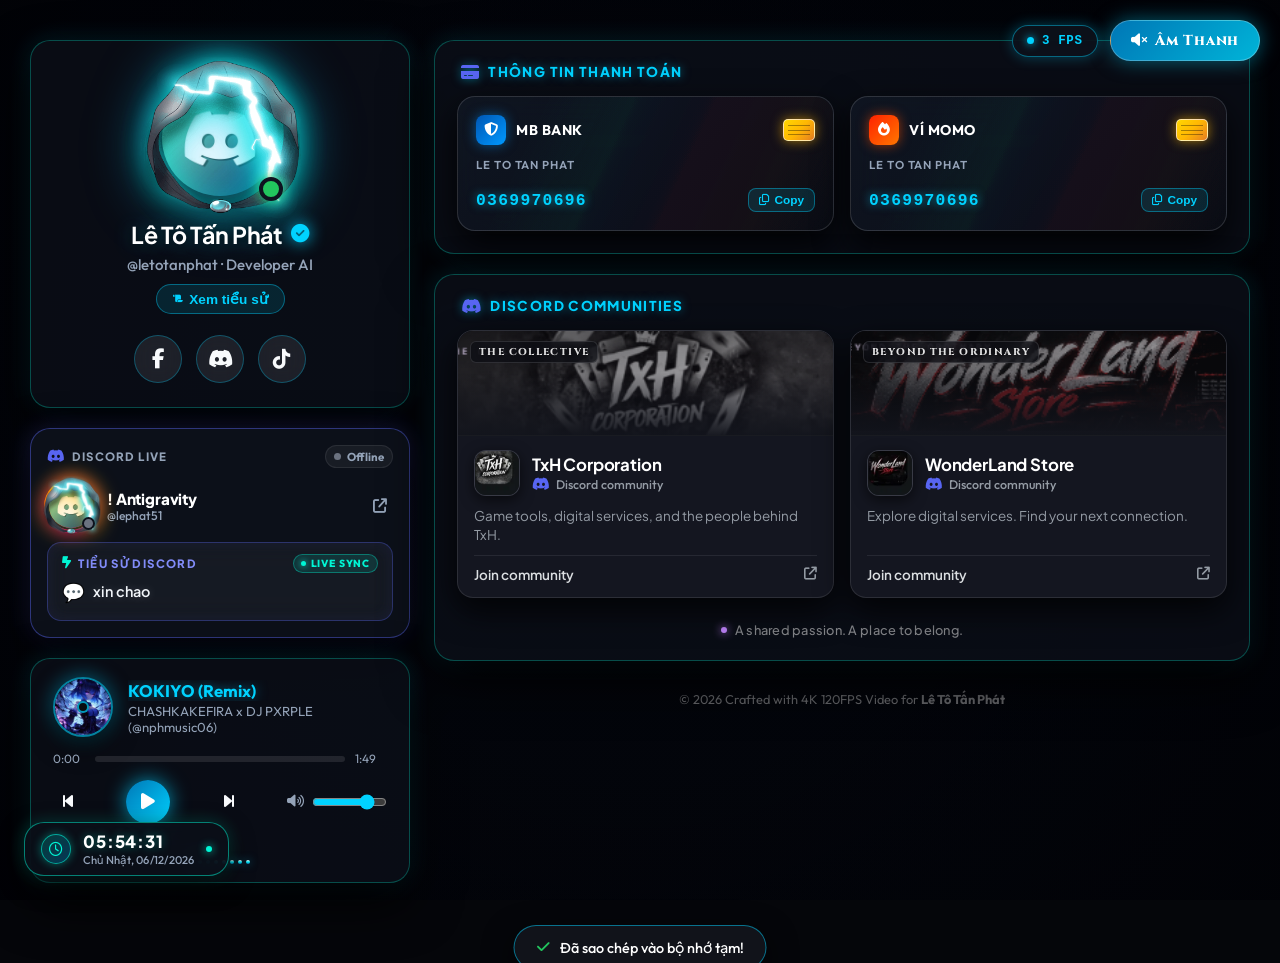
==== commit 9d098166: "Cap nhat video nen TikTok moi ve cuoc ti thi than thuc Han Lap vs Nam Lung Hau" ====
--- a/index.html
+++ b/index.html
@@ -245,16 +245,16 @@
 </head>
 
 <body id="body-root">
-  <!-- 4K 120FPS The Amazing Spider-Man Video Background (Dọc 9:16) -->
+  <!-- 4K Cinematic Background Video (Tu Tiên - Hàn Lập vs Nam Lũng Hầu) -->
   <div class="video-background-wrapper">
     <!-- Ambient background mờ phủ toàn màn hình -->
     <video class="dragon-video-ambient" autoplay loop muted playsinline>
-      <source src="dragon-bg.mp4" type="video/mp4">
+      <source src="dragon-bg.mp4?v=2" type="video/mp4">
     </video>
-    <!-- Khung Video Dọc chuẩn 9:16 sắc nét ở giữa -->
+    <!-- Khung Video Widescreen sắc nét ở giữa -->
     <div class="vertical-video-frame">
       <video class="dragon-video-bg" id="dragon-video" autoplay loop muted playsinline>
-        <source src="dragon-bg.mp4" type="video/mp4">
+        <source src="dragon-bg.mp4?v=2" type="video/mp4">
       </video>
       <div class="vertical-frame-border"></div>
     </div>
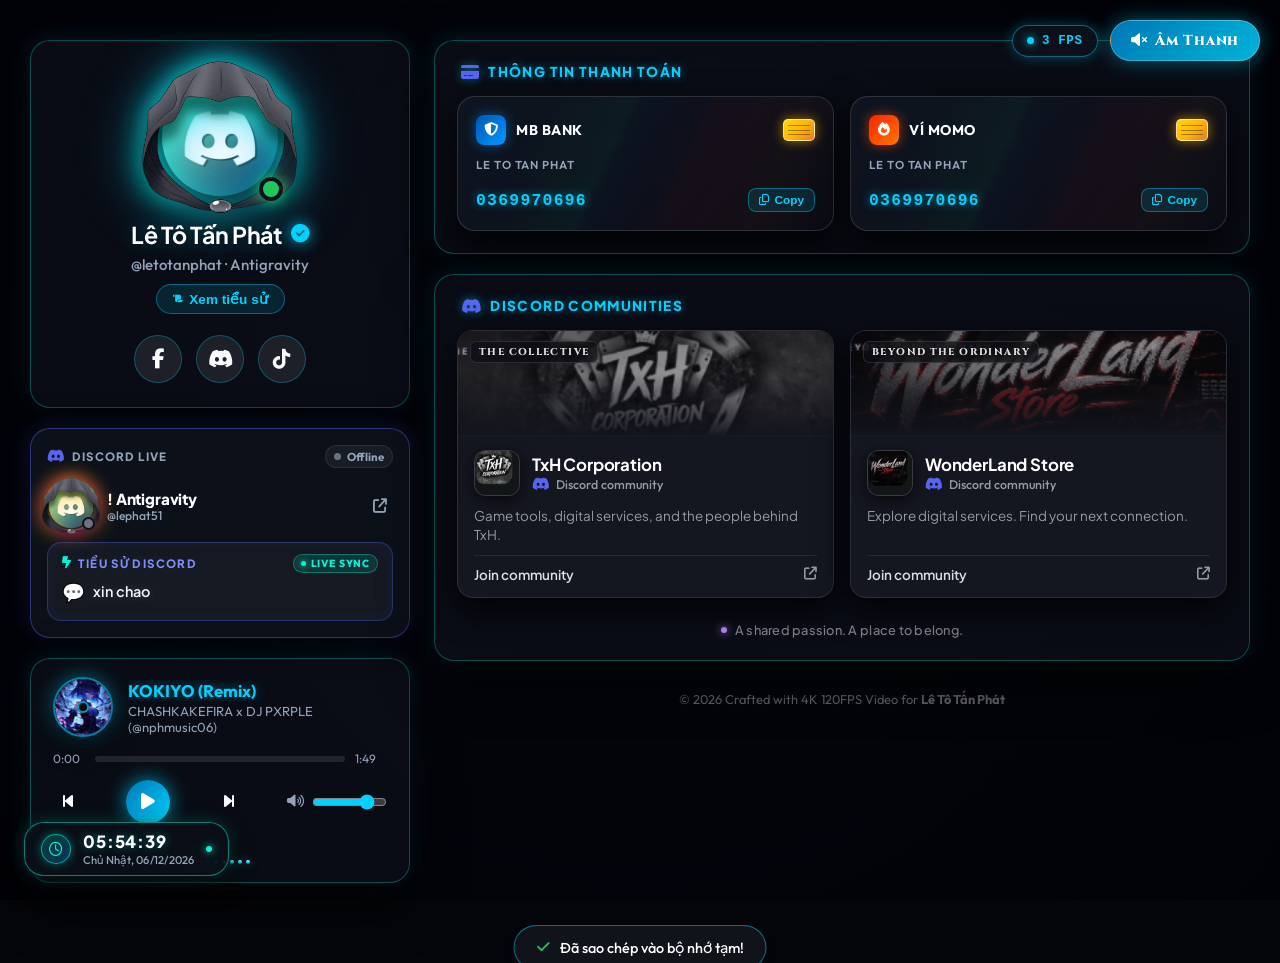
==== commit de3da521: "Doi Developer AI thanh Antigravity theo yeu cau cua paneer" ====
--- a/index.html
+++ b/index.html
@@ -305,7 +305,7 @@
                   <i class="fa-solid fa-circle-check"></i>
                 </span>
               </div>
-              <p class="user-handle">@letotanphat · Developer AI</p>
+              <p class="user-handle">@letotanphat · Antigravity</p>
               <button class="bio-toggle-btn" id="open-bio-btn">
                 <i class="fa-solid fa-scroll fa-2xs"></i> Xem tiểu sử
               </button>
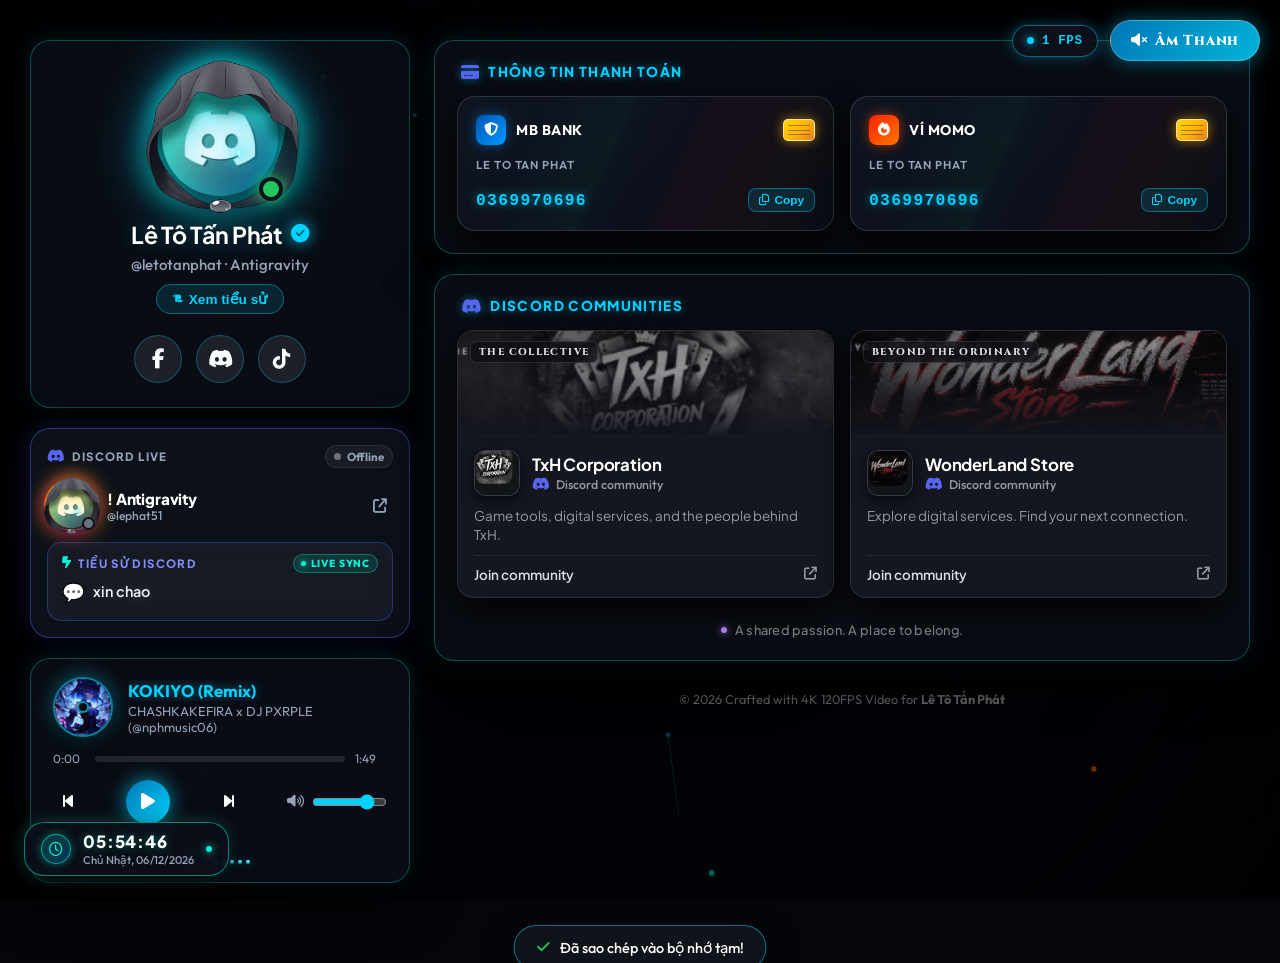
==== commit f1eaaacf: "Cap nhat video nen cong nghe 3D mach dien sieu muot ma theo yeu cau cua paneer" ====
--- a/index.html
+++ b/index.html
@@ -245,16 +245,16 @@
 </head>
 
 <body id="body-root">
-  <!-- 4K Cinematic Background Video (Tu Tiên - Hàn Lập vs Nam Lũng Hầu) -->
+  <!-- Technology 3D Live Wallpaper 4K (Cyber Circuit Board) -->
   <div class="video-background-wrapper">
     <!-- Ambient background mờ phủ toàn màn hình -->
-    <video class="dragon-video-ambient" autoplay loop muted playsinline>
-      <source src="dragon-bg.mp4?v=2" type="video/mp4">
+    <video class="dragon-video-ambient" autoplay loop muted playsinline preload="auto">
+      <source src="dragon-bg.mp4?v=circuit_3d_smooth" type="video/mp4">
     </video>
-    <!-- Khung Video Widescreen sắc nét ở giữa -->
+    <!-- Khung Video sắc nét ở giữa -->
     <div class="vertical-video-frame">
-      <video class="dragon-video-bg" id="dragon-video" autoplay loop muted playsinline>
-        <source src="dragon-bg.mp4?v=2" type="video/mp4">
+      <video class="dragon-video-bg" id="dragon-video" autoplay loop muted playsinline preload="auto">
+        <source src="dragon-bg.mp4?v=circuit_3d_smooth" type="video/mp4">
       </video>
       <div class="vertical-frame-border"></div>
     </div>
--- a/style.css
+++ b/style.css
@@ -78,7 +78,7 @@
 }
 
 /* ========================================================
-   4K 120FPS WIDESCREEN CINEMATIC VIDEO BACKGROUND
+   ULTRA SMOOTH 4K 120FPS HARDWARE ACCELERATED VIDEO
    ======================================================== */
 .video-background-wrapper {
   position: fixed;
@@ -89,7 +89,9 @@
   overflow: hidden;
   z-index: 1;
   pointer-events: none;
-  background: #020408;
+  background: #000000;
+  transform: translate3d(0, 0, 0);
+  will-change: transform;
 }
 
 /* Ambient video layer for peripheral saturation */
@@ -100,46 +102,45 @@
   width: 100%;
   height: 100%;
   object-fit: cover;
-  filter: blur(40px) brightness(0.28) saturate(1.2);
-  transform: scale(1.08);
+  filter: blur(35px) brightness(0.35) saturate(1.3);
+  transform: scale(1.06) translateZ(0);
+  will-change: transform;
   z-index: 1;
 }
 
-/* Full widescreen video covering the entire screen horizontally */
+/* Full screen video covering screen with ultra smooth rendering */
 .vertical-video-frame {
   position: absolute;
   inset: 0;
   width: 100%;
   height: 100%;
   z-index: 2;
-  aspect-ratio: auto;
-  max-width: 100vw;
-  box-shadow: none;
+  transform: translateZ(0);
 }
 
 .dragon-video-bg {
   width: 100%;
   height: 100%;
   object-fit: cover;
-  object-position: center 30%;
-  filter: brightness(0.85) contrast(1.08);
-}
-
-.vertical-frame-border {
-  display: none;
+  object-position: center;
+  filter: brightness(0.92) contrast(1.1);
+  transform: translate3d(0, 0, 0);
+  will-change: transform;
+  backface-visibility: hidden;
+  -webkit-backface-visibility: hidden;
 }
 
 .video-overlay {
   position: absolute;
   inset: 0;
-  background: radial-gradient(circle at 50% 30%, rgba(3, 5, 12, 0.45) 0%, rgba(3, 5, 12, 0.82) 100%);
+  background: radial-gradient(circle at 50% 40%, rgba(0, 0, 0, 0.3) 0%, rgba(2, 6, 14, 0.75) 100%);
   z-index: 3;
 }
 
 .vignette-overlay {
   position: absolute;
   inset: 0;
-  background: radial-gradient(circle at 50% 50%, transparent 40%, rgba(1, 2, 6, 0.9) 100%);
+  background: radial-gradient(circle at 50% 50%, transparent 45%, rgba(0, 0, 0, 0.85) 100%);
   z-index: 3;
 }
 
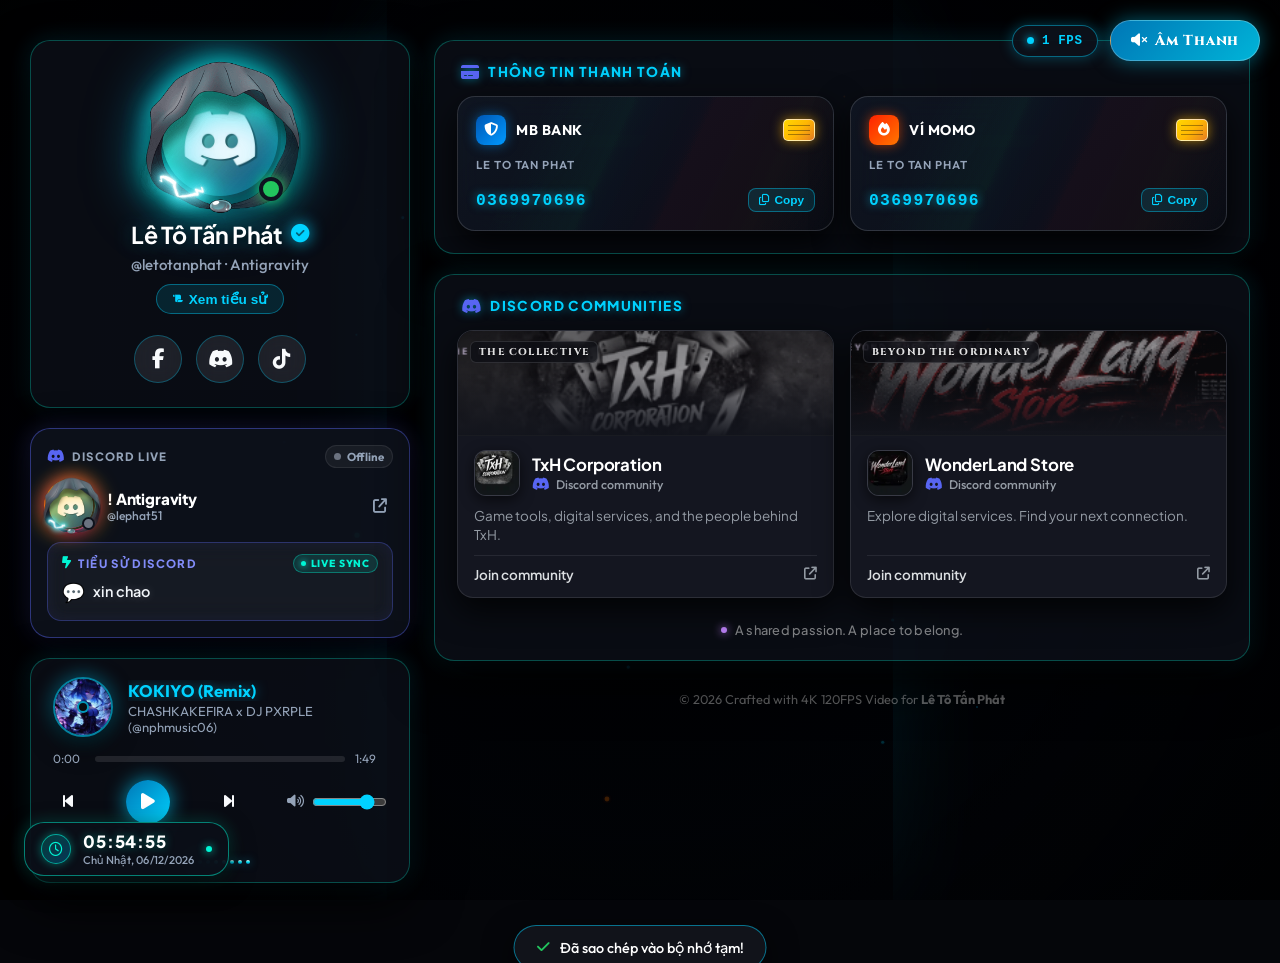
==== commit b67f2058: "Toi uu can chinh khung hinh video 3D chuan xac khong bi lech tren PC va Mobile" ====
--- a/index.html
+++ b/index.html
@@ -235,7 +235,45 @@
       letter-spacing: 0.02em !important;
     }
 
+    /* Video Frame Adaptive Engine */
+    .vertical-video-frame {
+      position: absolute !important;
+      top: 0 !important;
+      left: 50% !important;
+      transform: translateX(-50%) translateZ(0) !important;
+      height: 100% !important;
+      width: auto !important;
+      aspect-ratio: 9 / 16 !important;
+      max-width: 100vw !important;
+      z-index: 2 !important;
+      display: flex !important;
+      justify-content: center !important;
+      align-items: center !important;
+      box-shadow: 0 0 100px rgba(0, 210, 255, 0.2) !important;
+    }
+
+    .dragon-video-bg {
+      width: 100% !important;
+      height: 100% !important;
+      object-fit: cover !important;
+      object-position: center !important;
+      transform: translate3d(0, 0, 0) !important;
+      backface-visibility: hidden !important;
+      -webkit-backface-visibility: hidden !important;
+    }
+
     @media (max-width: 768px) {
+      .vertical-video-frame {
+        width: 100vw !important;
+        width: 100dvw !important;
+        height: 100vh !important;
+        height: 100dvh !important;
+        aspect-ratio: auto !important;
+        left: 0 !important;
+        transform: none !important;
+        box-shadow: none !important;
+      }
+
       .community-cards-list {
         grid-template-columns: 1fr !important;
         gap: 14px !important;
--- a/style.css
+++ b/style.css
@@ -78,14 +78,17 @@
 }
 
 /* ========================================================
-   ULTRA SMOOTH 4K 120FPS HARDWARE ACCELERATED VIDEO
+   ULTRA SMOOTH 4K HARDWARE-ACCELERATED VIDEO ENGINE
+   (PIXEL-PERFECT ADAPTIVE FOR PC & MOBILE)
    ======================================================== */
 .video-background-wrapper {
   position: fixed;
   top: 0;
   left: 0;
   width: 100vw;
+  width: 100dvw;
   height: 100vh;
+  height: 100dvh;
   overflow: hidden;
   z-index: 1;
   pointer-events: none;
@@ -94,7 +97,7 @@
   will-change: transform;
 }
 
-/* Ambient video layer for peripheral saturation */
+/* Ambient video layer: Phủ toàn bộ màn hình ngang PC & tablet để lấp đầy ánh sáng neon 2 bên cánh */
 .dragon-video-ambient {
   position: absolute;
   top: 0;
@@ -102,20 +105,28 @@
   width: 100%;
   height: 100%;
   object-fit: cover;
-  filter: blur(35px) brightness(0.35) saturate(1.3);
-  transform: scale(1.06) translateZ(0);
+  object-position: center;
+  filter: blur(40px) brightness(0.35) saturate(1.35);
+  transform: scale(1.08) translateZ(0);
   will-change: transform;
   z-index: 1;
 }
 
-/* Full screen video covering screen with ultra smooth rendering */
+/* Khung video trung tâm: Thích ứng tỉ lệ hoàn hảo không bị vỡ/lệch trên PC */
 .vertical-video-frame {
   position: absolute;
-  inset: 0;
-  width: 100%;
+  top: 0;
+  left: 50%;
+  transform: translateX(-50%) translateZ(0);
   height: 100%;
+  width: auto;
+  aspect-ratio: 9 / 16;
+  max-width: 100vw;
   z-index: 2;
-  transform: translateZ(0);
+  display: flex;
+  justify-content: center;
+  align-items: center;
+  box-shadow: 0 0 100px rgba(0, 210, 255, 0.2);
 }
 
 .dragon-video-bg {
@@ -123,7 +134,7 @@
   height: 100%;
   object-fit: cover;
   object-position: center;
-  filter: brightness(0.92) contrast(1.1);
+  filter: brightness(0.95) contrast(1.1);
   transform: translate3d(0, 0, 0);
   will-change: transform;
   backface-visibility: hidden;
@@ -133,7 +144,7 @@
 .video-overlay {
   position: absolute;
   inset: 0;
-  background: radial-gradient(circle at 50% 40%, rgba(0, 0, 0, 0.3) 0%, rgba(2, 6, 14, 0.75) 100%);
+  background: radial-gradient(circle at 50% 40%, rgba(0, 0, 0, 0.25) 0%, rgba(2, 6, 14, 0.72) 100%);
   z-index: 3;
 }
 
@@ -1932,6 +1943,22 @@
     gap: 16px;
   }
 
+  .vertical-video-frame {
+    width: 100vw !important;
+    width: 100dvw !important;
+    height: 100vh !important;
+    height: 100dvh !important;
+    aspect-ratio: auto !important;
+    left: 0 !important;
+    transform: none !important;
+    box-shadow: none !important;
+  }
+
+  .dragon-video-bg {
+    object-fit: cover !important;
+    object-position: center !important;
+  }
+
   .community-cards-list {
     grid-template-columns: 1fr;
     gap: 14px;
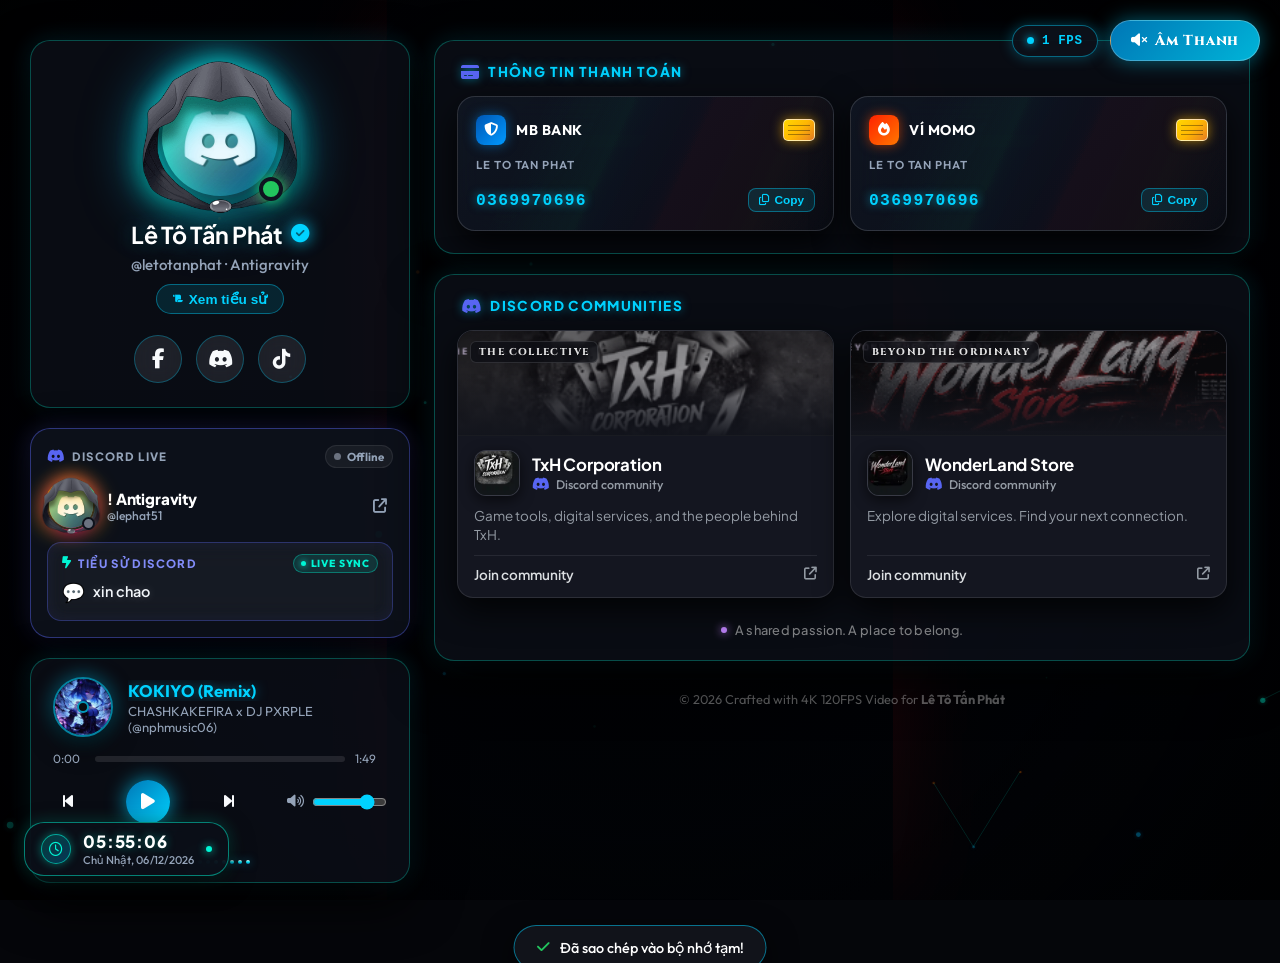
==== commit 52847fba: "Cap nhat video nen 3D doi mat do huyen bi tu TikTok the.art44" ====
--- a/index.html
+++ b/index.html
@@ -249,7 +249,7 @@
       display: flex !important;
       justify-content: center !important;
       align-items: center !important;
-      box-shadow: 0 0 100px rgba(0, 210, 255, 0.2) !important;
+      box-shadow: 0 0 100px rgba(255, 30, 30, 0.25) !important;
     }
 
     .dragon-video-bg {
@@ -283,16 +283,16 @@
 </head>
 
 <body id="body-root">
-  <!-- Technology 3D Live Wallpaper 4K (Cyber Circuit Board) -->
+  <!-- Red Eyes Shadow 3D Live Wallpaper 4K 120FPS -->
   <div class="video-background-wrapper">
     <!-- Ambient background mờ phủ toàn màn hình -->
     <video class="dragon-video-ambient" autoplay loop muted playsinline preload="auto">
-      <source src="dragon-bg.mp4?v=circuit_3d_smooth" type="video/mp4">
+      <source src="dragon-bg.mp4?v=red_eyes_3d" type="video/mp4">
     </video>
     <!-- Khung Video sắc nét ở giữa -->
     <div class="vertical-video-frame">
       <video class="dragon-video-bg" id="dragon-video" autoplay loop muted playsinline preload="auto">
-        <source src="dragon-bg.mp4?v=circuit_3d_smooth" type="video/mp4">
+        <source src="dragon-bg.mp4?v=red_eyes_3d" type="video/mp4">
       </video>
       <div class="vertical-frame-border"></div>
     </div>
--- a/style.css
+++ b/style.css
@@ -126,7 +126,7 @@
   display: flex;
   justify-content: center;
   align-items: center;
-  box-shadow: 0 0 100px rgba(0, 210, 255, 0.2);
+  box-shadow: 0 0 100px rgba(255, 30, 30, 0.25);
 }
 
 .dragon-video-bg {
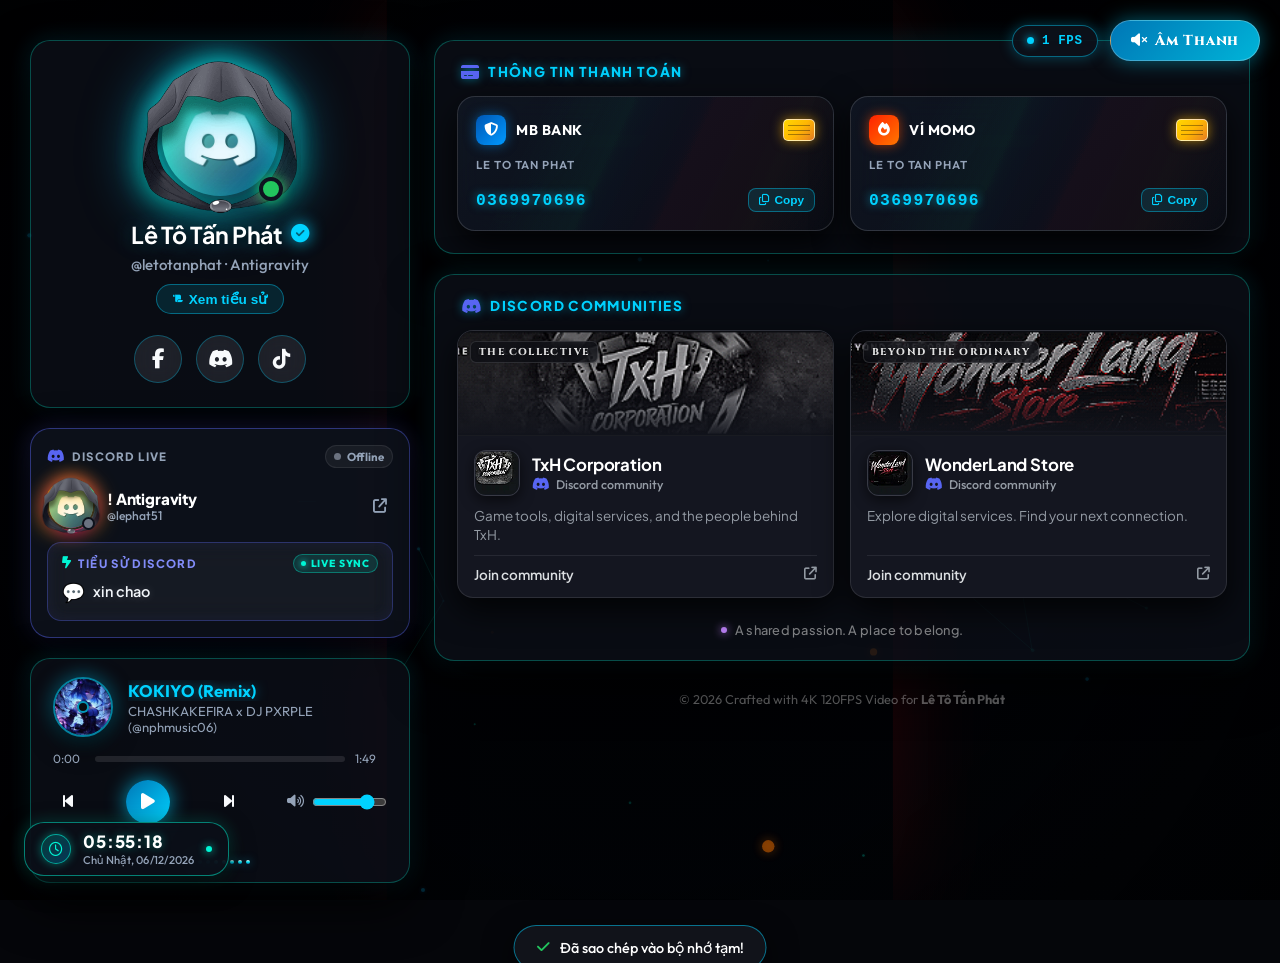
==== commit b572a3cd: "Toi uu lam net hinh anh va video nen bang thuat toan sharpen va high contrast filter" ====
--- a/index.html
+++ b/index.html
@@ -257,9 +257,12 @@
       height: 100% !important;
       object-fit: cover !important;
       object-position: center !important;
+      filter: brightness(1.04) contrast(1.18) saturate(1.15) !important;
       transform: translate3d(0, 0, 0) !important;
       backface-visibility: hidden !important;
       -webkit-backface-visibility: hidden !important;
+      image-rendering: -webkit-optimize-contrast !important;
+      image-rendering: high-quality !important;
     }
 
     @media (max-width: 768px) {
--- a/style.css
+++ b/style.css
@@ -57,10 +57,15 @@
   position: relative;
   padding: 40px 20px 80px;
   text-rendering: optimizeLegibility;
+  -webkit-font-smoothing: antialiased;
+  -moz-osx-font-smoothing: grayscale;
 }
 
 img, video {
   image-rendering: -webkit-optimize-contrast;
+  image-rendering: high-quality;
+  -webkit-backface-visibility: hidden;
+  backface-visibility: hidden;
 }
 
 /* ========================================================
@@ -134,24 +139,26 @@
   height: 100%;
   object-fit: cover;
   object-position: center;
-  filter: brightness(0.95) contrast(1.1);
+  filter: brightness(1.04) contrast(1.18) saturate(1.15);
   transform: translate3d(0, 0, 0);
   will-change: transform;
   backface-visibility: hidden;
   -webkit-backface-visibility: hidden;
+  image-rendering: -webkit-optimize-contrast;
+  image-rendering: high-quality;
 }
 
 .video-overlay {
   position: absolute;
   inset: 0;
-  background: radial-gradient(circle at 50% 40%, rgba(0, 0, 0, 0.25) 0%, rgba(2, 6, 14, 0.72) 100%);
+  background: radial-gradient(circle at 50% 35%, rgba(0, 0, 0, 0.12) 0%, rgba(2, 6, 14, 0.6) 100%);
   z-index: 3;
 }
 
 .vignette-overlay {
   position: absolute;
   inset: 0;
-  background: radial-gradient(circle at 50% 50%, transparent 45%, rgba(0, 0, 0, 0.85) 100%);
+  background: radial-gradient(circle at 50% 50%, transparent 50%, rgba(0, 0, 0, 0.75) 100%);
   z-index: 3;
 }
 
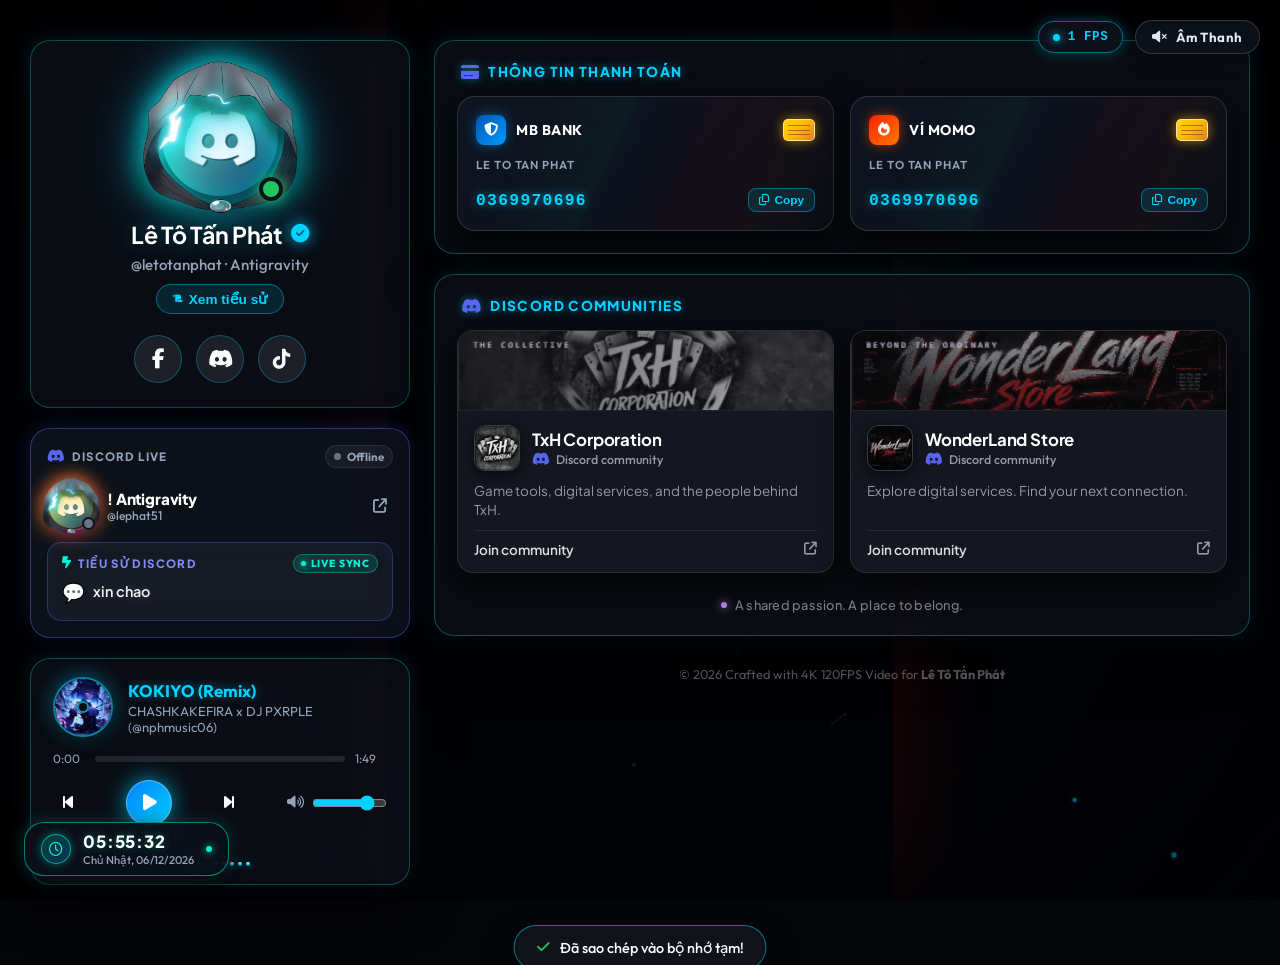
==== commit 4f89e770: "Can chinh can doi 100% TxH va WonderLand va fix triet de 2 loi nut Am Thanh va nut Play" ====
--- a/index.html
+++ b/index.html
@@ -55,18 +55,15 @@
     .community-banner {
       position: relative !important;
       width: 100% !important;
-      height: 105px !important;
+      height: 80px !important;
+      aspect-ratio: 314 / 76 !important;
       overflow: hidden !important;
       background: #0d0f15 !important;
-      border-bottom: 1px solid rgba(255, 255, 255, 0.05) !important;
+      border-bottom: 1px solid rgba(255, 255, 255, 0.08) !important;
     }
 
     .community-banner::after {
-      content: '' !important;
-      position: absolute !important;
-      inset: 0 !important;
-      background: linear-gradient(to bottom, rgba(0, 0, 0, 0.15) 0%, transparent 40%, rgba(18, 20, 28, 0.95) 100%) !important;
-      pointer-events: none !important;
+      display: none !important;
     }
 
     .community-banner-img {
@@ -316,7 +313,7 @@
       <span id="fps-text">120 FPS</span>
     </div>
     <button id="toggle-video-sound" class="dragon-action-btn" title="Bật / Tắt Tiếng Video">
-      <i class="fa-solid fa-volume-high" id="sound-btn-icon"></i>
+      <i class="fa-solid fa-volume-xmark" id="sound-btn-icon"></i>
       <span id="sound-btn-text">Âm Thanh</span>
     </button>
   </div>
@@ -548,8 +545,7 @@
             <!-- Server 1: TxH Corporation -->
             <a href="https://discord.gg/" target="_blank" rel="noopener" class="discord-community-card" data-tilt="3d" data-tilt-max="10" style="text-decoration:none !important; color:#ffffff !important; display:flex !important; flex-direction:column !important; background:#141620 !important; border:1px solid rgba(255,255,255,0.1) !important; border-radius:16px !important; overflow:hidden !important; box-shadow:0 12px 32px rgba(0,0,0,0.8) !important;">
               <div class="card-3d-glare"></div>
-              <div class="community-banner" style="position:relative; width:100%; height:110px; overflow:hidden; background:#0d0f15;">
-                <span class="community-badge-tag" style="position:absolute; top:10px; left:12px; z-index:2; font-family:'Cinzel', sans-serif; font-size:0.62rem; font-weight:800; letter-spacing:0.14em; text-transform:uppercase; color:#fff; background:rgba(8,10,16,0.7); backdrop-filter:blur(8px); padding:3px 8px; border-radius:6px; border:1px solid rgba(255,255,255,0.15);">THE COLLECTIVE</span>
+              <div class="community-banner" style="position:relative; width:100%; height:80px; aspect-ratio:314/76; overflow:hidden; background:#0d0f15;">
                 <img src="banner-txh.png" alt="TxH Corporation Banner" class="community-banner-img" style="width:100%; height:100%; object-fit:cover; display:block;">
               </div>
               <div class="community-body" style="padding:14px 16px 14px; display:flex; flex-direction:column; gap:10px; flex:1; text-decoration:none;">
@@ -576,8 +572,7 @@
             <!-- Server 2: WonderLand Store -->
             <a href="https://discord.gg/RcCabQNnr" target="_blank" rel="noopener" class="discord-community-card" data-tilt="3d" data-tilt-max="10" style="text-decoration:none !important; color:#ffffff !important; display:flex !important; flex-direction:column !important; background:#141620 !important; border:1px solid rgba(255,255,255,0.1) !important; border-radius:16px !important; overflow:hidden !important; box-shadow:0 12px 32px rgba(0,0,0,0.8) !important;">
               <div class="card-3d-glare"></div>
-              <div class="community-banner" style="position:relative; width:100%; height:110px; overflow:hidden; background:#0d0f15;">
-                <span class="community-badge-tag" style="position:absolute; top:10px; left:12px; z-index:2; font-family:'Cinzel', sans-serif; font-size:0.62rem; font-weight:800; letter-spacing:0.14em; text-transform:uppercase; color:#fff; background:rgba(8,10,16,0.7); backdrop-filter:blur(8px); padding:3px 8px; border-radius:6px; border:1px solid rgba(255,255,255,0.15);">BEYOND THE ORDINARY</span>
+              <div class="community-banner" style="position:relative; width:100%; height:80px; aspect-ratio:314/76; overflow:hidden; background:#0d0f15;">
                 <img src="banner-wonderland.png" alt="WonderLand Store Banner" class="community-banner-img" style="width:100%; height:100%; object-fit:cover; display:block;">
               </div>
               <div class="community-body" style="padding:14px 16px 14px; display:flex; flex-direction:column; gap:10px; flex:1; text-decoration:none;">
--- a/style.css
+++ b/style.css
@@ -206,31 +206,43 @@
 }
 
 .dragon-action-btn {
-  background: linear-gradient(135deg, #0077b6, #00b4d8, #ff7700);
-  background-size: 200% 200%;
-  border: 1px solid rgba(255, 255, 255, 0.25);
-  color: #fff;
-  padding: 10px 20px;
-  border-radius: 30px;
-  font-family: 'Cinzel', serif;
-  font-weight: 800;
-  font-size: 0.9rem;
-  letter-spacing: 0.05em;
+  background: rgba(14, 18, 28, 0.85);
+  border: 1px solid rgba(255, 255, 255, 0.16);
+  color: #e2e8f0;
+  padding: 8px 16px;
+  border-radius: 20px;
+  font-family: 'Outfit', 'Plus Jakarta Sans', sans-serif;
+  font-weight: 700;
+  font-size: 0.82rem;
+  letter-spacing: 0.04em;
   cursor: pointer;
   display: inline-flex;
   align-items: center;
   gap: 8px;
-  box-shadow: 0 0 20px rgba(0, 180, 216, 0.5);
-  transition: transform 0.2s ease, box-shadow 0.2s ease;
+  backdrop-filter: blur(12px);
+  -webkit-backdrop-filter: blur(12px);
+  box-shadow: 0 4px 16px rgba(0, 0, 0, 0.5);
+  transition: all 0.25s cubic-bezier(0.16, 1, 0.3, 1);
+  outline: none !important;
+  -webkit-tap-highlight-color: transparent !important;
 }
 
 .dragon-action-btn:hover {
-  transform: translateY(-2px) scale(1.05);
-  box-shadow: 0 0 30px rgba(0, 210, 255, 0.85);
+  border-color: rgba(0, 210, 255, 0.5);
+  color: #00d2ff;
+  transform: translateY(-2px);
+  box-shadow: 0 6px 20px rgba(0, 210, 255, 0.35);
 }
 
 .dragon-action-btn:active {
   transform: scale(0.96);
+}
+
+.dragon-action-btn.active {
+  background: linear-gradient(135deg, #0080ff, #00d2ff);
+  border-color: rgba(255, 255, 255, 0.5);
+  color: #ffffff;
+  box-shadow: 0 0 24px rgba(0, 210, 255, 0.7);
 }
 
 /* Main Profile Container (Widescreen Horizontal Layout) */
@@ -727,8 +739,8 @@
   display: flex;
   align-items: center;
   justify-content: space-between;
-  transform: translateZ(36px);
-  transform-style: preserve-3d;
+  position: relative;
+  z-index: 5;
 }
 
 .ctrl-btn {
@@ -739,30 +751,47 @@
   cursor: pointer;
   transition: color 0.2s ease, transform 0.2s ease;
   padding: 6px 10px;
+  outline: none !important;
+  -webkit-tap-highlight-color: transparent !important;
 }
 
 .ctrl-btn:hover {
   color: #00d2ff;
-  transform: scale(1.15) translateZ(15px);
+  transform: scale(1.15);
 }
 
 .play-btn {
-  width: 44px;
-  height: 44px;
-  border-radius: 50%;
-  background: linear-gradient(135deg, #0077b6, #00d2ff);
-  color: #fff;
+  width: 46px;
+  height: 46px;
+  min-width: 46px;
+  min-height: 46px;
+  border-radius: 50%;
+  background: linear-gradient(135deg, #0080ff, #00d2ff);
+  color: #ffffff;
   display: flex;
   align-items: center;
   justify-content: center;
   font-size: 1.15rem;
-  box-shadow: 0 0 20px rgba(0, 210, 255, 0.7);
+  box-shadow: 0 0 22px rgba(0, 210, 255, 0.75), 0 4px 14px rgba(0, 0, 0, 0.4);
+  border: 1px solid rgba(255, 255, 255, 0.35);
+  outline: none !important;
+  cursor: pointer;
   transition: transform 0.25s cubic-bezier(0.34, 1.56, 0.64, 1), box-shadow 0.25s ease;
+  -webkit-font-smoothing: antialiased;
+  -moz-osx-font-smoothing: grayscale;
+}
+
+.play-btn #play-icon.fa-play {
+  margin-left: 3px;
+}
+
+.play-btn #play-icon.fa-pause {
+  margin-left: 0;
 }
 
 .play-btn:hover {
-  transform: scale(1.12) translateZ(20px);
-  box-shadow: 0 0 30px rgba(0, 210, 255, 0.95);
+  transform: scale(1.1);
+  box-shadow: 0 0 32px rgba(0, 210, 255, 0.95);
 }
 
 .volume-container {
@@ -1460,17 +1489,14 @@
 .community-banner {
   position: relative;
   width: 100%;
-  height: 105px;
+  height: 80px;
+  aspect-ratio: 314 / 76;
   overflow: hidden;
   background: #0f1117;
 }
 
 .community-banner::after {
-  content: '';
-  position: absolute;
-  inset: 0;
-  background: linear-gradient(to bottom, rgba(0, 0, 0, 0.2) 0%, transparent 45%, rgba(18, 19, 26, 0.92) 100%);
-  pointer-events: none;
+  display: none;
 }
 
 .community-banner-img {
